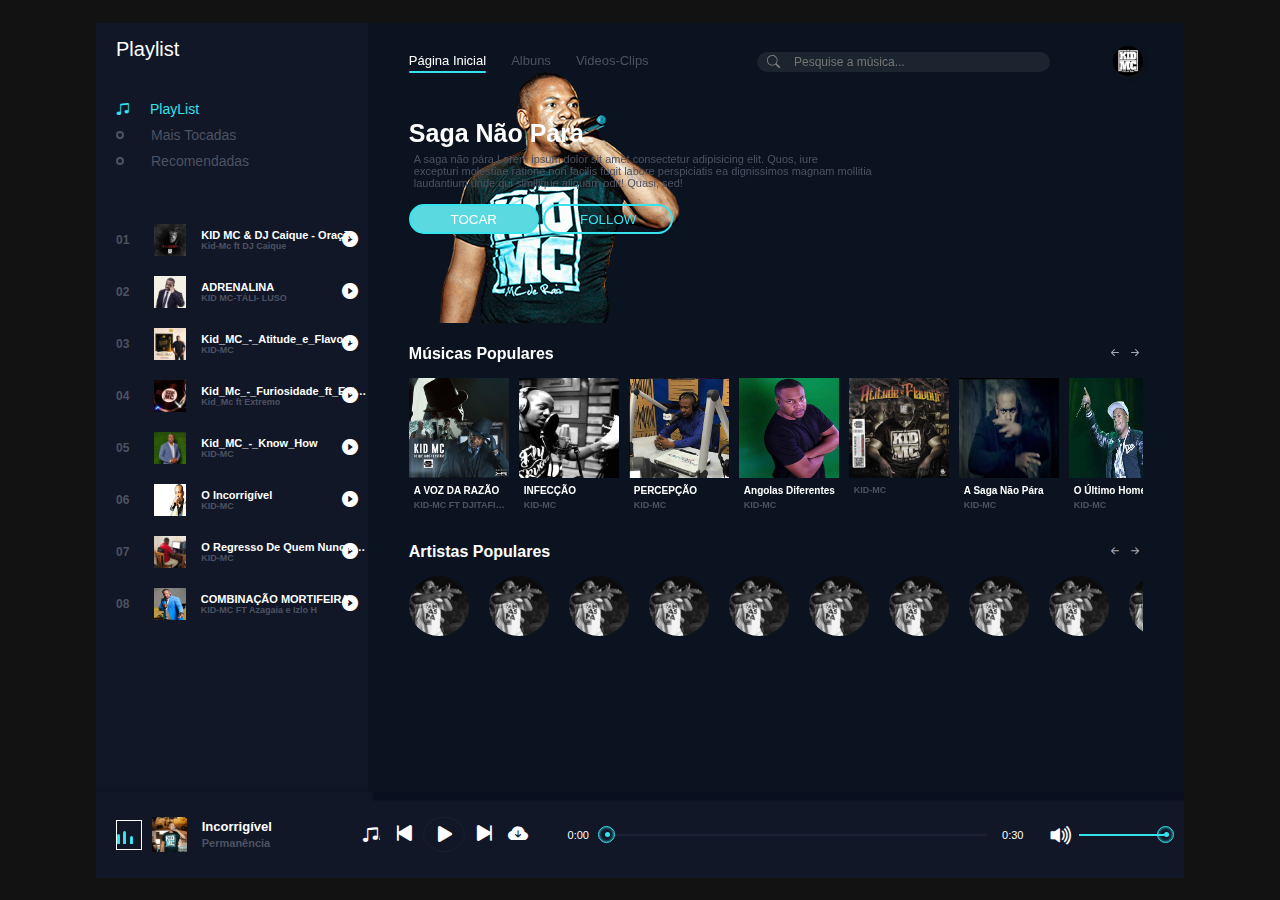
==== kidmc.html @ 3ad2661a "comitar" ====
<!DOCTYPE html>
<html lang="pt-br">
<head>
    <meta charset="UTF-8">
    <meta name="viewport" content="width=device-width, initial-scale=1.0">
    <title>músicas</title>
    <link rel="stylesheet" href="Estilos/music.css">
    <link rel="stylesheet" href="https://cdn.jsdelivr.net/npm/bootstrap-icons@1.8.3/font/bootstrap-icons.css">
    <script defer src="js/kidmc.js"></script>

    <style>
      header .musicas_lateral::before{

      background: url('Estilos/kidmc.png') no-repeat; 
      }
      
    </style>
    
</head>
<body>
<header>
 <div class="menu_lateral"><!--MENU-LATERAL-->
   <h1>Playlist</h1>
    <div class="playlist"> <!--Abrir playlist-->
      <h4 class="active"><span></span> <i class="bi bi-music-note-beamed"></i>PlayList</h4>
      <h4><span></span> <i class="bi bi-music-note-beamed"></i>Mais Tocadas</h4>
      <h4><span></span> <i class="bi bi-music-note-beamed"></i> Recomendadas</h4>
    </div><!--Fechar playlist-->
    <div class="menu_musica"><!--Abrir menu-musicas--> 
      <li class="itens_sons">
       <span>01</span>
       <img src="Imagens/telefones/kid-mc01.jpg" alt="">
       <h5>On My Way   <br> <div class="subtitulo">Kid-Mc</div></h5>
       <i class="bi playListPlay bi-play-circle-fill" id="1"></i>
      </li>
      <li class="itens_sons">
      <span>02</span>
                  <img src="Imagens/telefones/kid-mc03.jpg" alt="">
                  <h5>On My Way <br> <div class="subtitulo">Kid-Mc</div></h5>
                  <i class="bi playListPlay bi-play-circle-fill" id="2"></i>
      </li>
                <li class="itens_sons">
                  <span>03</span>
                  <img src="Imagens/telefones/kid-mc04.jpg" alt="">
                  <h5>On My Way <br> <div class="subtitulo">Kid-Mc</div></h5>
                  <i class="bi playListPlay bi-play-circle-fill" id="3"></i>
                </li>
                <li class="itens_sons">
                <span>04</span>
                  <img src="Imagens/telefones/kid-mc05.jpg" alt="">
                  <h5>On My Way <br> <div class="subtitulo">Kid-Mc</div></h5>
                  <i class="bi playListPlay bi-play-circle-fill" id="4"></i>
                </li>
                <li class="itens_sons">
                  <span>05</span>
                  <img src="Imagens/telefones/kid-mc06.jpg" alt="">
                  <h5>On My Way <br> <div class="subtitulo">Kid-Mc</div></h5>
                  <i class="bi playListPlay bi-play-circle-fill" id="5"></i>
                </li>
                <li class="itens_sons">
                  <span>06</span>
                  <img src="Imagens/telefones/kid-mc07.jpg" alt="">
                  <h5>On My Way <br> <div class="subtitulo">Kid-Mc</div></h5>
                  <i class="bi playListPlay bi-play-circle-fill" id="6"></i>
                </li>
              <li class="itens_sons">
                  <span>07</span>
                  <img src="Imagens/telefones/kid-mc11.jpg" alt="">
                  <h5>On My Way <br> <div class="subtitulo">Kid-Mc</div></h5>
                  <i class="bi playListPlay bi-play-circle-fill" id="7"></i>
              </li>
              <li class="itens_sons">
                <span>08</span>
                <img src="Imagens/telefones/kid-mc10.jpg" alt="">
                <h5>On My Way <br> <div class="subtitulo">Kid-Mc</div></h5>
                <i class="bi playListPlay bi-play-circle-fill" id="8"></i>
              </li>
              <li class="itens_sons">
                <span>09</span>
                <img src="Imagens/telefones/kid-mc12.jpg" alt="">
                <h5>On My Way <br> <div class="subtitulo">Kid-Mc</div></h5>
                <i class="bi playListPlay bi-play-circle-fill" id="9"></i>
              </li>
              <li class="itens_sons">
                <span>10</span>
                <img src="Imagens/telefones/kid-mc13.jpg" alt="">
                <h5>On My Way <br> <div class="subtitulo">Kid-Mc</div></h5>
                <i class="bi playListPlay bi-play-circle-fill" id="10"></i>
                </li>
                <li class="itens_sons">
                <span>11</span>
                <img src="Imagens/telefones/kid-mc14.jpg" alt="">
                <h5>On My Way <br> <div class="subtitulo">Kid-Mc</div></h5>
                <i class="bi playListPlay bi-play-circle-fill" id="11"></i>
                </li>
              <li class="itens_sons">
                <span>12</span>
                <img src="Imagens/telefones/kid-mc15.jpg" alt="">
                <h5>On My Way <br> <div class="subtitulo">Kid-Mc</div></h5>
                <i class="bi playListPlay bi-play-circle-fill" id="12"></i>
              </li>
              <li class="itens_sons">
                <span>13</span>
                <img src="Imagens/telefones/kid-mc16.jpg" alt="">
                <h5>On My Way <br> <div class="subtitulo">Kid-Mc</div></h5>
                <i class="bi playListPlay bi-play-circle-fill" id="13"></i>
                </li>
                <li class="itens_sons">
                  <span>14</span>
                  <img src="Imagens/telefones/kid-mc17.jpg" alt="">
                  <h5>On My Way <br> <div class="subtitulo">Kid-Mc</div></h5>
                  <i class="bi playListPlay bi-play-circle-fill" id="14"></i>
                </li>
              <li class="itens_sons">
                <span>15</span>
                <img src="Imagens/telefones/kid-mc18.jpg" alt="">
                <h5>On My Way <br> <div class="subtitulo">Kid-Mc</div></h5>
                  <i class="bi playListPlay bi-play-circle-fill" id="15"></i>
                </li>
   </div><!--Fechamento do menu-musicas-->
 </div><!--Fechamento do menu lateral -->
              <div class="musicas_lateral"><!--Abrir musicas laterais-->
                <nav><!--Abrir a nav-->
                  <ul> 
                    <li>Página Inicial <span></span></li>
                    <li>Albuns</li>
                    <li>Videos-Clips</li>
                  </ul>
                  <div class="pesquisar">
                    <i class=" bi bi-search"></i>
                    <input type="text" name="" id="" placeholder="Pesquise a música...">
                    
                  </div>
                  <div class="usuario">
                    <img src="Imagens/telefones/logo.jpg" alt="logo-tipo-Kid-Mc">
                  </div>
                </nav><!--Fechar a Nav-->
                <div class="content"><!--Abrir Content-->
                  <h1>Saga Não Para</h1>
                  <p>A saga não pára Lorem ipsum dolor sit amet consectetur adipisicing elit. Quos, iure <br> excepturi molestiae ratione non facilis fugit labore perspiciatis ea dignissimos magnam mollitia <br> laudantium unde qui similique aliquam odit! Quasi, sed!</p>
                  <div class="botoes">
                    <button>TOCAR</button>
                    <button>FOLLOW</button>
                  </div>
                </div> <!--Fechar content-->
                <div class="musicas_populares"><!--Abrir musicas Populares-->
                <div class="h4"><!--Abrir H4-->
                    <h4>Músicas Populares</h4>
                    <div class="btn_s">
                      <i class="bi bi-arrow-left-short" id="musicas_populares_recuar"></i>
                      <i class="bi bi-arrow-right-short" id="musicas_populares_avancar"></i>
                    </div>
                </div><!--Fechar H4-->
                <div class="pop_musicas"><!---Abrir pop_musicas-->
                    <li class="itens_sons">
                      <div class="img_play">
                        <img src="Imagens/telefones/1.jpg" alt="">  
                        <i class="bi playListPlay bi-play-circle-fill" id="16"></i>
                    </div>
                    <h5>On My away  <br> <div class="subtitulo">Kid-Mc</div></h5>
                    </li>
                  <li class="itens_sons">
                      <div class="img_play">
                      <img src="Imagens/telefones/kid-mc01.jpg" alt="">  
                      <i class="bi playListPlay bi-play-circle-fill" id="17"></i>
                    </div>
                      <h5>On My away  <br> <div class="subtitulo">Kid-Mc</div></h5>
                    </li>
                  <li class="itens_sons">
                      <div class="img_play">
                      <img src="Imagens/telefones/kid-mc01.jpg" alt="">  
                        <i class="bi playListPlay bi-play-circle-fill" id="18"></i>
                    </div>
                    <h5>On My away  <br> <div class="subtitulo">Kid-Mc</div></h5>
                  </li>
                  <li class="itens_sons">
                      <div class="img_play">
                      <img src="Imagens/telefones/kid-mc01.jpg" alt="">  
                      <i class="bi playListPlay bi-play-circle-fill" id="19"></i>
                    </div>
                    <h5>On My away  <br> <div class="subtitulo">Kid-Mc</div></h5>
                  </li>
                  <li class="itens_sons">
                    <div class="img_play">
                      <img src="Imagens/telefones/kid-mc01.jpg" alt="">  
                      <i class="bi playListPlay bi-play-circle-fill" id="20"></i>
                    </div>
                    <h5>On My away  <br> <div class="subtitulo">Kid-Mc</div></h5>
                    </li>
                  <li class="itens_sons">
                    <div class="img_play">
                        <img src="Imagens/telefones/kid-mc01.jpg" alt="">  
                        <i class="bi playListPlay bi-play-circle-fill" id="21"></i>
                    </div>
                      <h5>On My away  <br> <div class="subtitulo">Kid-Mc</div></h5>
                  </li>
                    <li class="itens_sons">
                    <div class="img_play">
                      <img src="Imagens/telefones/kid-mc01.jpg" alt="">  
                        <i class="bi playListPlay bi-play-circle-fill" id="22"></i>
                    </div>
                    <h5>On My away  <br> <div class="subtitulo">Kid-Mc</div></h5>
                  </li>
                  <li class="itens_sons">
                      <div class="img_play">
                        <img src="Imagens/telefones/kid-mc01.jpg" alt="">  
                        <i class="bi playListPlay bi-play-circle-fill" id="23"></i>
                    </div>
                      <h5>On My away  <br> <div class="subtitulo">Kid-Mc</div></h5>
                  </li>
                 
                  <!--Aumentando musicas nessse espaco (li)-->
                  </div><!--Fechar pop_musicas-->
                
            

                </div><!--Fechamento das musicas populares-->
                <div class="artistas_populares">
                  <div class="h4"><!--Abrir H4-->
                    <h4>Artistas Populares</h4>
                    <div class="btn_s">
                      <i class="bi bi-arrow-left-short" id="artistas_populares_recuar"></i>
                      <i class="bi bi-arrow-right-short" id="artistas_populares_avancar"></i>
                    </div>
                </div><!--Fechar H4-->
                <div class="item artistas_bx"><!--Abrir item/musicas populares/imagens redondas-->
                     <li>
                       <img src="Imagens/telefones/1.jpg" alt="">
                     </li>
                     <li>
                      <img src="Imagens/telefones/1.jpg" alt="">
                    </li>
                    <li>
                      <img src="Imagens/telefones/1.jpg" alt="">
                    </li>
                    <li>
                      <img src="Imagens/telefones/1.jpg" alt="">
                    </li>
                    <li>
                      <img src="Imagens/telefones/1.jpg" alt="">
                    </li>
                    <li>
                      <img src="Imagens/telefones/1.jpg" alt="">
                    </li>
                    <li>
                      <img src="Imagens/telefones/1.jpg" alt="">
                    </li>
                    <li>
                      <img src="Imagens/telefones/1.jpg" alt="">
                    </li>
                    <li>
                      <img src="Imagens/telefones/1.jpg" alt="">
                    </li>
                    <li>
                      <img src="Imagens/telefones/1.jpg" alt="">
                    </li>
                    <li>
                      <img src="Imagens/telefones/1.jpg" alt="">
                    </li>
                    <li>
                      <img src="Imagens/telefones/1.jpg" alt="">
                    </li>
                    <li>
                      <img src="Imagens/telefones/1.jpg" alt="">
                    </li>
                    <li>
                      <img src="Imagens/telefones/1.jpg" alt="">
                    </li>
                    <li>
                      <img src="Imagens/telefones/1.jpg" alt="">
                    </li>
                    <li>
                      <img src="Imagens/telefones/1.jpg" alt="">
                    </li>
                    <li>
                      <img src="Imagens/telefones/1.jpg" alt="">
                    </li>
                    <li>
                      <img src="Imagens/telefones/1.jpg" alt="">
                    </li>
                    <li>
                      <img src="Imagens/telefones/1.jpg" alt="">
                    </li>
                    
                </div><!--Fechar item/musicas populares/imagens redondas-->
                </div>
              </div><!--Fechar musicas Laterais-->


                  <div class="melhores_musicas"><!--mELHORES mUSICAS-->

                  <div class="wave" id="wave"><!--Abrir Wave-->
                      <div class="wave1"></div>
                    <div class="wave1"></div>
                    <div class="wave1"></div>
                  </div><!--Fechar wave-->
                    <img src="Imagens/telefones/10.jpg" alt="" id="poster_melhores_musicas">
                    <h5 id="titulo">
                    Incorrigível
                    <div class="subtitulo">Permanência</div>
                    </h5>
                    <div class="icones"><!--Abrir icones-->
                      <i class="bi shuffle bi-music-note-beamed">next</i>
                      <i class="bi bi-skip-start-fill" id="voltar"></i>
                      <i class="bi bi-play-fill" id="melhoresmusicas"></i>
                      <i class="bi bi-skip-end-fill" id="proximo"></i>
                      <a href=""  download id="download_musica"> <i class="bi bi-cloud-arrow-down-fill" ></i></a>
                    </div><!--Fechar icones-->
                    <span id="currentStart">0:00</span>
                    <div class="barra_progresso"><!--ABRIR BARRA DE PROGRESSO-MUSICA-->
                      <input type="range"  id="seek" min="0" max="100">
                      <div class="barra_progresso2" id="bar2"></div>
                      <div class="dot"></div>
                    </div><!--FECHAR BARRA DE PROGRESSO-MUSICA-->
                    <span id="currentFim">0:30</span>
                    <div class="volume"><!--Abrir volume-->
                      <i class="bi bi-volume-up-fill" id="icone_volume"></i>
                      <input type="range" min="0" max="100" id="volume">
                      <div class="volume_progresso"></div>
                      <div class="dot" id="volume_dot"></div>
                  </div><!--Fechar volume-->
                </div><!--Fechar melhores musicas--> 

</header>
    
</body>
</html>
---- Estilos/music.css ----
@import url('https://fonts.googleapis.com/css2?family=Poppins:ital,wght@0,100;0,200;0,300;0,400;0,500;0,600;0,700;0,800;0,900;1,100;1,200;1,300;1,400;1,500;1,600;1,700;1,800;1,900&display=swap');

*{
    box-sizing: border-box;
    margin: 0;
    padding: 0;
    text-decoration: none;
    list-style-type: none;



}
/*Configurando Músicas*/
body{
    font-family: 'Poopins', sans-serif;
    width: 100%;
    height: 100vh;
    background-color: #121213;
    display: grid;
    place-items: center;
}

header{
   position: relative;
    width: 85%;
    height: 95%;
   /* border: 1px solid #fff;*/
    display: flex;
    flex-wrap: wrap;
    overflow: hidden;
   
}



 header .menu_lateral, .musicas_lateral{
    width: 25%; 
    height: 90%;
   /* border: 1px solid  #fff;*/
    background: #111727;
    box-shadow: 5px 8px 2px #090f1f;
    color: #fff;
 } 



 header .musicas_lateral{
    width: 75%;
    background: #0b1320;
 } 



 header .melhores_musicas{
   width: 100%;
   height: 10%;
   /*border: 1px solid #fff;*/
   background: #111727;
   box-shadow: 0px 3px 8px #090f1f;
  
 }
 header .menu_lateral h1{
    font-size: 20px;
    margin: 15px 0px 0px 20px;
    font-weight: 500;

 }
 header .menu_lateral .playlist{
    margin: 40px 0px 0px 20px;

    
 }
 header .menu_lateral .playlist h4{
 font-size: 14px;
 font-weight: 400;
 padding-bottom: 10px;
 color: #4c5262;
 cursor: pointer;
 display: flex;
 align-items: center;
 transition: .3s linear;
    
 }
 /*efeito de passar com mouse*/
 header .menu_lateral .playlist h4:hover{
   
       color: #fff;
 }
 /*Fim do efeito de passar com mouse*/
 header .menu_lateral .playlist h4 span{
position: relative;
margin-right: 35px;
}
header .menu_lateral .playlist h4 span::before{
content: '';  
position: absolute;
width: 4px;
height: 4px;
border: 2px solid #4c5262;
border-radius: 50%;
top: -4px;
transition: .3s linear;
}
header .menu_lateral .playlist h4:hover span::before{
   border:2px solid #fff;
}
header .menu_lateral .playlist h4 .bi{
    display: none;
}
header .menu_lateral .playlist  .active{
color: #36e2ec;
}
header .menu_lateral .playlist  .active span{
   display: none;
}  
header .menu_lateral .playlist .active .bi{
    display: flex;
    margin-right: 20px;  
 }     
 header .menu_lateral .menu_musica{
    width: 100%;
    height: 420px;
   /* border: 1px solid #fff;*/
    margin-top: 40px;
    overflow: auto;
    
 }  
 header .menu_lateral .menu_musica::-webkit-scrollbar{
display: none;
   
}  
     
        
 header .menu_lateral .menu_musica li{
   list-style-type: none;
   position: relative;
   padding: 5px 0px 5px 20px;
   display: flex;
   align-items: center;
   margin-bottom: 10px;
   cursor: pointer;
   transition: .3s linear;
   
}  
header .menu_lateral .menu_musica li:hover{
background: rgb(105, 105, 105, .1);
   
}  
   
header .menu_lateral .menu_musica li span{
font-size: 12px;
font-weight: 600;
color: #4c5262;
      
   }  
header .menu_lateral .menu_musica li img{
     width: 32px;
     height: 32px;
     margin-left: 25px;
}  
         
header .menu_lateral .menu_musica li h5{
font-size: 11px;
margin-left: 15px;
width: 170px;
/*border: 1px solid #fff;*/
overflow: hidden;
text-overflow: ellipsis;
white-space: nowrap;
      
}  
header .menu_lateral .menu_musica li h5 .subtitulo{
font-size: 9px;
color: #4c5262;
   }  
         
header .menu_lateral .menu_musica li .bi{
     position: absolute;
     right: 10px;
    
}  
header .melhores_musicas{
   display: flex;
   align-items: center;
   padding: 0px 20px ;
}
header .melhores_musicas .wave{
   width: 30px ;
   height: 30px ;
   border: 1px solid #fff;
   padding-bottom:5px ;
   display: flex;
   align-items: flex-end ;
   margin-right: 10px;
}
header .melhores_musicas .wave .wave1{
   width: 3px ;
   height: 10px;
   background: #36e2ec;
   margin-right: 3px;
   border-radius: 10px 10px 0px 0px;
  animation: unset;/**chamar o efeito sobe desce*/

}
header .melhores_musicas .wave .wave1:nth-child(2){

   height: 13px;
   margin-right: 3.5px;
   animation-delay: .4s;
 
}
header .melhores_musicas .wave .wave1:nth-child(3){

   height: 8px;
   animation-delay: .8s;
 
}



/*Classes JavsScript*/
header .melhores_musicas .active1 .wave1{
animation:  wave .5s linear infinite;
}
header .melhores_musicas .active1 .wave1:nth-child(2){
animation-delay: .4s;
    
   }
header .melhores_musicas .active1 .wave1:nth-child(3){
animation-delay: .8s;
    
   }

 


/*Efeito de som(sobe desce-sobe-desce*/
@keyframes wave{
   0%{
      height: 10px;
   }
   50%{

      height: 15px;
   }
   100%{
      height: 10px;
   }
   /*Fim do efeito sobe-desce*/
}
header .melhores_musicas img{
   width: 35px;
   height: 35x;
}
header .melhores_musicas h5{
   width: 130px;
 /*border: 1px solid #fff;*/
  margin-left: 15px;
  color: #fff;
  line-height: 17px;
  overflow: hidden;
  text-overflow: ellipsis;
  white-space: nowrap;
  font-size: 13px;

}
header .melhores_musicas h5 .subtitulo{
 font-size: 11px;
 color: #4c5262;
  width: 100%;
  overflow: hidden;
  text-overflow: ellipsis;
  white-space: nowrap;
}
header .melhores_musicas .icones{
   font-size: 28px;
   color: #fff;
   margin: 0px 20px 0px 40px;
   outline: none;
   display: flex;
   align-items: center;
}
header .melhores_musicas .icones .bi{
 cursor: pointer;
 outline: none; 
}
header .melhores_musicas .icones .shuffle{
font-size: 17px;
margin: 10px;
width: 17.5px;
overflow: hidden;
display: flex;
align-items: center;
 }
 header .melhores_musicas .icones #download_musica{
   text-decoration: none;
   color: #fff;
   font-size: 20px;
   margin-left: 10px;
 }
 header .melhores_musicas .icones .bi:nth-child(3){
border:  1px solid rgb(105, 105, 105, .1) ;
border-radius: 50%;
padding: 1px 5px 0px 7px;
margin: 0px 5px  ;
 }
 header .melhores_musicas span {
 color: #fff;
 width: 32px;
 /**border: 1px solid #fff;*/
 font-size: 11px;
 font-weight: 400;
}
header .melhores_musicas #currentStart{
   margin: 0px 0px 0px 20px;
}
header .melhores_musicas .barra_progresso{
position: relative;
width: 43%;
height: 2px;
background: rgb(105, 105, 170, .1);
margin: 0px 15px 0px 10px;
}
header .melhores_musicas .barra_progresso .barra_progresso2{
position: absolute;
background: #36e2ec;
width: 0%;
height: 100%;
top: 0;
transition: 1s linear;
}
header .melhores_musicas .barra_progresso .dot{
   position: absolute;
   width: 5px ;
   height: 5px;
   background: #36e2ec;
   border-radius: 50%;
   left: 0%;
   top: -1.5px;
   transition: 1s linear;
}
header .melhores_musicas .barra_progresso .dot::before{
   content: '';
   position: absolute;
   width: 15px;
   height: 15px;
   border: 1px solid #36e2ec;
   border-radius: 50%;
   left: -7px;
   top: -6.5px;
   box-shadow: inset 0px 0px 3px #36e2ec;
}
header .melhores_musicas .barra_progresso input{
 position: absolute;
 width: 100%;
 top: -7px;
 left: 0;
 cursor: pointer;
 z-index: 9999999999999999999999999999999999999999999;
 /*transition: 3s linear;*/
 opacity: 0;
}

header .melhores_musicas .volume{
   position: relative;
   width: 100px;
   height: 2px;
   background: rgb(105, 105, 170, .1);
   margin-left: 50px;
}
    
header .melhores_musicas .volume .bi{
position: absolute;
color: #fff;
font-size: 25px;
top: -12px;
left: -30px;
}
header .melhores_musicas .volume input{
   position: absolute;
   width: 100%;
    top: -6px;
    left: 0;
    cursor: pointer;
    z-index: 999999999999999999999999999999999999999999999999999999999;
    opacity: 0;
}
header .melhores_musicas .volume .volume_progresso{
   position: absolute;
   background: #36e2ec;
   width: 100%;
   height: 100%;
   transition: 1s linear;
}
header .melhores_musicas .volume .dot{
   position: absolute;
   width: 5px ;
   height: 5px;
   background: #36e2ec;
   border-radius: 50%;
   left: 100%;
   top: -1.5px;
   transition: 1s linear;
}  
header .melhores_musicas .volume .dot::before{
  content: '';
  position: absolute; 
  width: 15px;
  height: 15px;
  border: 1px solid #36e2ec;
  border-radius: 50%;
  left: -7px;
  top: -6.5px;
  box-shadow: inset 0px 0px 3px #36e2ec;
}
/*
header .menu_musica::before{
   content: '';
   position: absolute;
   width: 100%;
   height: 300px;
   background: url('capa.png') left no-repeat; 
 
}*/
header .musicas_lateral{
   z-index: 2;


}
header .musicas_lateral::before{
   content: '';
   position: absolute;
   width: 100%;
   height: 300px;
   background: url('capa.png') no-repeat; 
   z-index: -1;

}
header .musicas_lateral nav{
   width: 90%;
   height: 10%;
  /* border: 1px solid #fff;*/
   margin: auto;
   display: flex;
   align-items: center;
   justify-content: space-between;
}
header .musicas_lateral nav ul{
 display: flex; 

}
header .musicas_lateral nav ul li{
list-style: none;
position: relative;
font-size: 13px;
color: #4c5262;/*Modificar a cor*/
margin-right: 25px;
cursor: pointer;
transition: .3s linear;
  
}
header .musicas_lateral nav ul li:hover{
color: #fff;
     
}
header .musicas_lateral nav ul li:nth-child(1){
   color: #fff;
        
}  
header .musicas_lateral nav ul li span{
position: absolute;
width: 100%;
height:  2.5px;
background: #36e2ec;
bottom: -5px ;
left: 0;
border-radius: 20px;
 /*Colocar sublinhado na palavra PAGINA-INICIAL*/       
} 
/*Configurando barra de pesquisar*/
header .musicas_lateral nav .pesquisar{
    position: relative;
    width: 40%;
    padding: 1px 10px ;
    border-radius: 20px;
    /*border: 1px solid #fff;*/
    color: gray;
}    
header .musicas_lateral nav .pesquisar::before{
 content: '';
 position: absolute;
 width: 100%;
 height: 100%;
 background: rgb(184, 184, 184, .1);
 border-radius: 20px;
 backdrop-filter: blur(5px);/*Pesquisar mais tarde*/
 z-index: -1;
}
header .musicas_lateral nav .procurar_musicas{
position: absolute;
width: 100%;
height: 200px;
border:  1px solid #fff;
margin-top: 10px;
border-radius: 10px;
}
header .musicas_lateral nav .procurar_musicas .cartao{
   width: 100%;
   min-height: 45px;
   border-radius: 1px solid #fff;
}


header .musicas_lateral nav .pesquisar .bi{
 font-size: 13px;
 padding:3px 0px 0px 10px ;
}
header .musicas_lateral nav .pesquisar input{
   background: none;
   border: none;
   outline: none;
   padding: 0px 10px;
   color: #fff;
   font-size: 12px;
}
/*Finalizando barra de pesquisa*/
header .musicas_lateral nav .usuario{
position: relative;
width: 30px;
height: 30px;
/*border: 1px solid #fff;*/
border-radius: 50%; 
}
header .musicas_lateral nav .usuario img{

width: 100%;
height: 100%;
border-radius: 50%;
box-shadow: 2px 2px 4px #121213;
}
header .musicas_lateral .content{
 width: 90%;
 height: 30%;
/* border: 1px solid #fff;*/
 margin: auto;
 padding-top: 20px;
  
}
header .musicas_lateral .content h1{
 font-size: 25px;
 font-weight: 600;
    
}
header .musicas_lateral .content p{
   font-size: 11px;
   font-weight: 400;
   color: #4c5262;
   margin: 5px;
      
}
header .musicas_lateral .content .botoes{
margin-top: 15px;      
}
header .musicas_lateral .content .botoes button{
 width: 130px;
 height: 30px;
 border: 2px solid #36e2ec;
 outline: none;
 border-radius: 20px;
 background: #5adae0;
 color: #fff;
 cursor: pointer;
 transition: .3s linear;
}
header .musicas_lateral .content .botoes button:hover{
background: none;
color: #36e2ec;
}

header .musicas_lateral .content .botoes button:nth-child(2){
   background: none;
   color: #36e2ec;/*Pensar em tirar essa funcionalidade*/
}
header .musicas_lateral .content .botoes button:nth-child(2):hover{
   background: #36e2ec;
   color: #fff;
}
header .musicas_lateral .musicas_populares{
   width: 90%;
   height: auto;
   margin: auto;
   margin-top: 15px;
  /* border: 1px solid #fff;*/
  
}
header .musicas_lateral .musicas_populares .h4{ 
display: flex;
align-items: center;
justify-content: space-between ;

  
}
header .musicas_lateral .musicas_populares .h4 .bi{ 
   color: #a4a8b4;
   cursor: pointer;
   transition: .3s linear;     
}
header .musicas_lateral .musicas_populares .h4 .bi:hover{ 
   color: #fff;
      
}
header .musicas_lateral .musicas_populares .pop_musicas { 
width: 100%;
height: 150px;
margin-top: 15px;
display: flex;
/*border: 1px solid #fff;*/
overflow: auto;
scroll-behavior: smooth;
      
}
header .musicas_lateral .musicas_populares .pop_musicas::-webkit-scrollbar { 
   display: none;
         
   }
header .musicas_lateral .musicas_populares .pop_musicas li { 
  min-width: 100px;
  height: 140px;
  list-style-type: none;
  margin-right: 10px;
  transition: .3s linear;
}
header .musicas_lateral .musicas_populares .pop_musicas li:hover { 
background: rgb(105, 105, 170, .1) ;
}
header .musicas_lateral .musicas_populares .pop_musicas li .img_play{ 
 position: relative;
 width: 100px;
 height: 100px;
 display: flex;
 align-items: center;
 justify-content: center;   
}
header .musicas_lateral .musicas_populares .pop_musicas li .img_play img{ 
 width: 100%;
 height: 100%;
}
header .musicas_lateral .musicas_populares .pop_musicas li .img_play .bi{ 
  position: absolute;
  font-size: 20px;
  cursor: pointer;
  transition: .3s linear;
  opacity: 0;
}
header .musicas_lateral .musicas_populares .pop_musicas li:hover .img_play .bi{ 
 
   opacity: 1;
 }   
 header .musicas_lateral .musicas_populares .pop_musicas li h5{ 
 padding: 5px 0px 0px 5px;
 line-height: 15px;
 font-size: 10px;
 width: 100px ;
 overflow: hidden;
 white-space: nowrap;
 text-overflow: ellipsis;
 
 }  
 header .musicas_lateral .musicas_populares .pop_musicas li h5 .subtitulo{ 
font-size: 9px;
color: #4c5262;
overflow: hidden;
white-space: nowrap;
text-overflow: ellipsis;
}
header .musicas_lateral .artistas_populares{
  width: 90%;
  height: auto;
 /* border: 1px solid #fff;*/ 
  margin: auto;
  margin-top: 15px ;
}   
header .musicas_lateral .artistas_populares .h4{ 
   display: flex;
   align-items: center;
   justify-content: space-between ;
     
 
     
}
header .musicas_lateral .artistas_populares .h4 .bi{ 
   color: #a4a8b4;
   cursor: pointer;
   transition: .3s linear;     
}
header .musicas_lateral .artistas_populares .h4 .bi:hover{ 
   color: #fff;
         
}
         
header .musicas_lateral .artistas_populares .h4 .bi:hover{ 
   color: #fff;
      
}
header .musicas_lateral .artistas_populares .pop_musicas { 
width: 100%;
height: 150px;
margin-top: 15px;
display: flex;
/*border: 1px solid #fff;*/
overflow: auto;
scroll-behavior: smooth;
      
}
header .musicas_lateral .artistas_populares .pop_musicas::-webkit-scrollbar { 
   display: none;
         
   }
header .musicas_lateral .artistas_populares .pop_musicas li { 
  min-width: 100px;
  height: 140px;
  list-style-type: none;
  margin-right: 10px;
  transition: .3s linear;
} 
header .musicas_lateral .artistas_populares .item{ 
   width: 100%;
   height: auto;
   margin-top: 15px;
   display: flex;
   /*border: 1px solid #fff;*/
   overflow: auto;
   scroll-behavior: smooth;
 
            
         
}
header .musicas_lateral .artistas_populares .item::-webkit-scrollbar{ 
display: none;
}
header .musicas_lateral .artistas_populares .item li{ 
list-style-type: none;
position: relative;
min-width: 60px;
height: 60px;
border-radius: 50%;
margin-right: 20px;
cursor: pointer;                   
}  
header .musicas_lateral .artistas_populares .item li img{ 
   width: 100%;
   height: 100%;
   border-radius: 50%; 
                
} 
     
  
              
               

    
         
       
       
        
      
  
  
   
                 
            
           
                          
    
     
  
 
  
   


/*Finalizando configurações das músicas*/
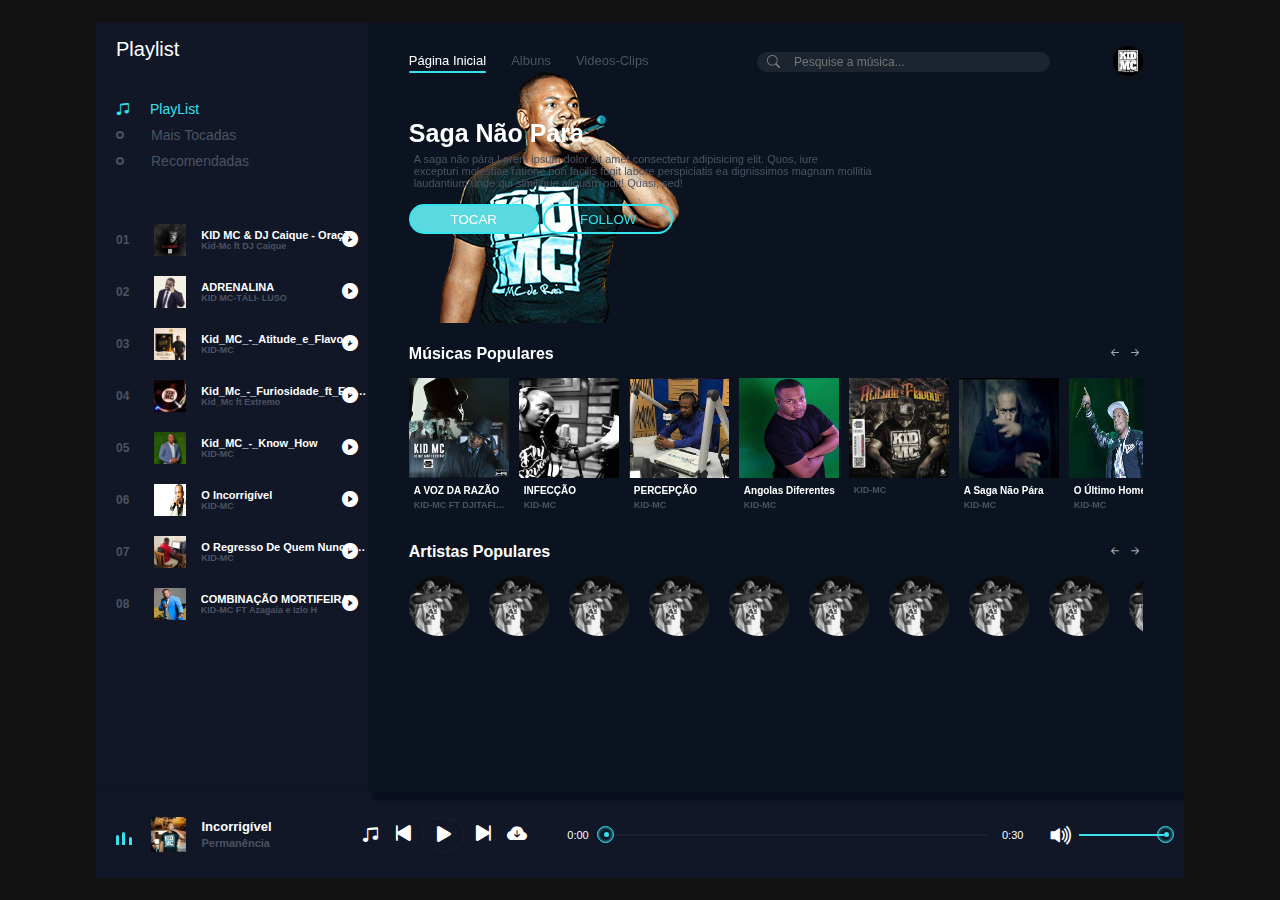
==== commit 15c4ce93: "s" ====
--- a/kidmc.html
+++ b/kidmc.html
@@ -1,327 +1,378 @@
 <!DOCTYPE html>
 <html lang="pt-br">
+
 <head>
-    <meta charset="UTF-8">
-    <meta name="viewport" content="width=device-width, initial-scale=1.0">
-    <title>músicas</title>
-    <link rel="stylesheet" href="Estilos/music.css">
-    <link rel="stylesheet" href="https://cdn.jsdelivr.net/npm/bootstrap-icons@1.8.3/font/bootstrap-icons.css">
-    <script defer src="js/kidmc.js"></script>
-
-    <style>
-      header .musicas_lateral::before{
-
-      background: url('Estilos/kidmc.png') no-repeat; 
-      }
-      
-    </style>
-    
+  <meta charset="UTF-8">
+  <meta name="viewport" content="width=device-width, initial-scale=1.0">
+  <title>músicas</title>
+  <link rel="stylesheet" href="Estilos/music.css">
+  <link rel="stylesheet" href="Estilos/media.css">
+  <link rel="stylesheet" href="https://cdn.jsdelivr.net/npm/bootstrap-icons@1.8.3/font/bootstrap-icons.css">
+  <script defer src="js/kidmc.js"></script>
+
+  <style>
+    header .musicas_lateral::before {
+
+      background: url('Estilos/kidmc.png') no-repeat;
+    }
+  </style>
+
 </head>
+
 <body>
-<header>
- <div class="menu_lateral"><!--MENU-LATERAL-->
-   <h1>Playlist</h1>
-    <div class="playlist"> <!--Abrir playlist-->
-      <h4 class="active"><span></span> <i class="bi bi-music-note-beamed"></i>PlayList</h4>
-      <h4><span></span> <i class="bi bi-music-note-beamed"></i>Mais Tocadas</h4>
-      <h4><span></span> <i class="bi bi-music-note-beamed"></i> Recomendadas</h4>
-    </div><!--Fechar playlist-->
-    <div class="menu_musica"><!--Abrir menu-musicas--> 
-      <li class="itens_sons">
-       <span>01</span>
-       <img src="Imagens/telefones/kid-mc01.jpg" alt="">
-       <h5>On My Way   <br> <div class="subtitulo">Kid-Mc</div></h5>
-       <i class="bi playListPlay bi-play-circle-fill" id="1"></i>
-      </li>
-      <li class="itens_sons">
-      <span>02</span>
-                  <img src="Imagens/telefones/kid-mc03.jpg" alt="">
-                  <h5>On My Way <br> <div class="subtitulo">Kid-Mc</div></h5>
-                  <i class="bi playListPlay bi-play-circle-fill" id="2"></i>
-      </li>
-                <li class="itens_sons">
-                  <span>03</span>
-                  <img src="Imagens/telefones/kid-mc04.jpg" alt="">
-                  <h5>On My Way <br> <div class="subtitulo">Kid-Mc</div></h5>
-                  <i class="bi playListPlay bi-play-circle-fill" id="3"></i>
-                </li>
-                <li class="itens_sons">
-                <span>04</span>
-                  <img src="Imagens/telefones/kid-mc05.jpg" alt="">
-                  <h5>On My Way <br> <div class="subtitulo">Kid-Mc</div></h5>
-                  <i class="bi playListPlay bi-play-circle-fill" id="4"></i>
-                </li>
-                <li class="itens_sons">
-                  <span>05</span>
-                  <img src="Imagens/telefones/kid-mc06.jpg" alt="">
-                  <h5>On My Way <br> <div class="subtitulo">Kid-Mc</div></h5>
-                  <i class="bi playListPlay bi-play-circle-fill" id="5"></i>
-                </li>
-                <li class="itens_sons">
-                  <span>06</span>
-                  <img src="Imagens/telefones/kid-mc07.jpg" alt="">
-                  <h5>On My Way <br> <div class="subtitulo">Kid-Mc</div></h5>
-                  <i class="bi playListPlay bi-play-circle-fill" id="6"></i>
-                </li>
-              <li class="itens_sons">
-                  <span>07</span>
-                  <img src="Imagens/telefones/kid-mc11.jpg" alt="">
-                  <h5>On My Way <br> <div class="subtitulo">Kid-Mc</div></h5>
-                  <i class="bi playListPlay bi-play-circle-fill" id="7"></i>
-              </li>
-              <li class="itens_sons">
-                <span>08</span>
-                <img src="Imagens/telefones/kid-mc10.jpg" alt="">
-                <h5>On My Way <br> <div class="subtitulo">Kid-Mc</div></h5>
-                <i class="bi playListPlay bi-play-circle-fill" id="8"></i>
-              </li>
-              <li class="itens_sons">
-                <span>09</span>
-                <img src="Imagens/telefones/kid-mc12.jpg" alt="">
-                <h5>On My Way <br> <div class="subtitulo">Kid-Mc</div></h5>
-                <i class="bi playListPlay bi-play-circle-fill" id="9"></i>
-              </li>
-              <li class="itens_sons">
-                <span>10</span>
-                <img src="Imagens/telefones/kid-mc13.jpg" alt="">
-                <h5>On My Way <br> <div class="subtitulo">Kid-Mc</div></h5>
-                <i class="bi playListPlay bi-play-circle-fill" id="10"></i>
-                </li>
-                <li class="itens_sons">
-                <span>11</span>
-                <img src="Imagens/telefones/kid-mc14.jpg" alt="">
-                <h5>On My Way <br> <div class="subtitulo">Kid-Mc</div></h5>
-                <i class="bi playListPlay bi-play-circle-fill" id="11"></i>
-                </li>
-              <li class="itens_sons">
-                <span>12</span>
-                <img src="Imagens/telefones/kid-mc15.jpg" alt="">
-                <h5>On My Way <br> <div class="subtitulo">Kid-Mc</div></h5>
-                <i class="bi playListPlay bi-play-circle-fill" id="12"></i>
-              </li>
-              <li class="itens_sons">
-                <span>13</span>
-                <img src="Imagens/telefones/kid-mc16.jpg" alt="">
-                <h5>On My Way <br> <div class="subtitulo">Kid-Mc</div></h5>
-                <i class="bi playListPlay bi-play-circle-fill" id="13"></i>
-                </li>
-                <li class="itens_sons">
-                  <span>14</span>
-                  <img src="Imagens/telefones/kid-mc17.jpg" alt="">
-                  <h5>On My Way <br> <div class="subtitulo">Kid-Mc</div></h5>
-                  <i class="bi playListPlay bi-play-circle-fill" id="14"></i>
-                </li>
-              <li class="itens_sons">
-                <span>15</span>
-                <img src="Imagens/telefones/kid-mc18.jpg" alt="">
-                <h5>On My Way <br> <div class="subtitulo">Kid-Mc</div></h5>
-                  <i class="bi playListPlay bi-play-circle-fill" id="15"></i>
-                </li>
-   </div><!--Fechamento do menu-musicas-->
- </div><!--Fechamento do menu lateral -->
-              <div class="musicas_lateral"><!--Abrir musicas laterais-->
-                <nav><!--Abrir a nav-->
-                  <ul> 
-                    <li>Página Inicial <span></span></li>
-                    <li>Albuns</li>
-                    <li>Videos-Clips</li>
-                  </ul>
-                  <div class="pesquisar">
-                    <i class=" bi bi-search"></i>
-                    <input type="text" name="" id="" placeholder="Pesquise a música...">
-                    
-                  </div>
-                  <div class="usuario">
-                    <img src="Imagens/telefones/logo.jpg" alt="logo-tipo-Kid-Mc">
-                  </div>
-                </nav><!--Fechar a Nav-->
-                <div class="content"><!--Abrir Content-->
-                  <h1>Saga Não Para</h1>
-                  <p>A saga não pára Lorem ipsum dolor sit amet consectetur adipisicing elit. Quos, iure <br> excepturi molestiae ratione non facilis fugit labore perspiciatis ea dignissimos magnam mollitia <br> laudantium unde qui similique aliquam odit! Quasi, sed!</p>
-                  <div class="botoes">
-                    <button>TOCAR</button>
-                    <button>FOLLOW</button>
-                  </div>
-                </div> <!--Fechar content-->
-                <div class="musicas_populares"><!--Abrir musicas Populares-->
-                <div class="h4"><!--Abrir H4-->
-                    <h4>Músicas Populares</h4>
-                    <div class="btn_s">
-                      <i class="bi bi-arrow-left-short" id="musicas_populares_recuar"></i>
-                      <i class="bi bi-arrow-right-short" id="musicas_populares_avancar"></i>
-                    </div>
-                </div><!--Fechar H4-->
-                <div class="pop_musicas"><!---Abrir pop_musicas-->
-                    <li class="itens_sons">
-                      <div class="img_play">
-                        <img src="Imagens/telefones/1.jpg" alt="">  
-                        <i class="bi playListPlay bi-play-circle-fill" id="16"></i>
-                    </div>
-                    <h5>On My away  <br> <div class="subtitulo">Kid-Mc</div></h5>
-                    </li>
-                  <li class="itens_sons">
-                      <div class="img_play">
-                      <img src="Imagens/telefones/kid-mc01.jpg" alt="">  
-                      <i class="bi playListPlay bi-play-circle-fill" id="17"></i>
-                    </div>
-                      <h5>On My away  <br> <div class="subtitulo">Kid-Mc</div></h5>
-                    </li>
-                  <li class="itens_sons">
-                      <div class="img_play">
-                      <img src="Imagens/telefones/kid-mc01.jpg" alt="">  
-                        <i class="bi playListPlay bi-play-circle-fill" id="18"></i>
-                    </div>
-                    <h5>On My away  <br> <div class="subtitulo">Kid-Mc</div></h5>
-                  </li>
-                  <li class="itens_sons">
-                      <div class="img_play">
-                      <img src="Imagens/telefones/kid-mc01.jpg" alt="">  
-                      <i class="bi playListPlay bi-play-circle-fill" id="19"></i>
-                    </div>
-                    <h5>On My away  <br> <div class="subtitulo">Kid-Mc</div></h5>
-                  </li>
-                  <li class="itens_sons">
-                    <div class="img_play">
-                      <img src="Imagens/telefones/kid-mc01.jpg" alt="">  
-                      <i class="bi playListPlay bi-play-circle-fill" id="20"></i>
-                    </div>
-                    <h5>On My away  <br> <div class="subtitulo">Kid-Mc</div></h5>
-                    </li>
-                  <li class="itens_sons">
-                    <div class="img_play">
-                        <img src="Imagens/telefones/kid-mc01.jpg" alt="">  
-                        <i class="bi playListPlay bi-play-circle-fill" id="21"></i>
-                    </div>
-                      <h5>On My away  <br> <div class="subtitulo">Kid-Mc</div></h5>
-                  </li>
-                    <li class="itens_sons">
-                    <div class="img_play">
-                      <img src="Imagens/telefones/kid-mc01.jpg" alt="">  
-                        <i class="bi playListPlay bi-play-circle-fill" id="22"></i>
-                    </div>
-                    <h5>On My away  <br> <div class="subtitulo">Kid-Mc</div></h5>
-                  </li>
-                  <li class="itens_sons">
-                      <div class="img_play">
-                        <img src="Imagens/telefones/kid-mc01.jpg" alt="">  
-                        <i class="bi playListPlay bi-play-circle-fill" id="23"></i>
-                    </div>
-                      <h5>On My away  <br> <div class="subtitulo">Kid-Mc</div></h5>
-                  </li>
-                 
-                  <!--Aumentando musicas nessse espaco (li)-->
-                  </div><!--Fechar pop_musicas-->
-                
-            
-
-                </div><!--Fechamento das musicas populares-->
-                <div class="artistas_populares">
-                  <div class="h4"><!--Abrir H4-->
-                    <h4>Artistas Populares</h4>
-                    <div class="btn_s">
-                      <i class="bi bi-arrow-left-short" id="artistas_populares_recuar"></i>
-                      <i class="bi bi-arrow-right-short" id="artistas_populares_avancar"></i>
-                    </div>
-                </div><!--Fechar H4-->
-                <div class="item artistas_bx"><!--Abrir item/musicas populares/imagens redondas-->
-                     <li>
-                       <img src="Imagens/telefones/1.jpg" alt="">
-                     </li>
-                     <li>
-                      <img src="Imagens/telefones/1.jpg" alt="">
-                    </li>
-                    <li>
-                      <img src="Imagens/telefones/1.jpg" alt="">
-                    </li>
-                    <li>
-                      <img src="Imagens/telefones/1.jpg" alt="">
-                    </li>
-                    <li>
-                      <img src="Imagens/telefones/1.jpg" alt="">
-                    </li>
-                    <li>
-                      <img src="Imagens/telefones/1.jpg" alt="">
-                    </li>
-                    <li>
-                      <img src="Imagens/telefones/1.jpg" alt="">
-                    </li>
-                    <li>
-                      <img src="Imagens/telefones/1.jpg" alt="">
-                    </li>
-                    <li>
-                      <img src="Imagens/telefones/1.jpg" alt="">
-                    </li>
-                    <li>
-                      <img src="Imagens/telefones/1.jpg" alt="">
-                    </li>
-                    <li>
-                      <img src="Imagens/telefones/1.jpg" alt="">
-                    </li>
-                    <li>
-                      <img src="Imagens/telefones/1.jpg" alt="">
-                    </li>
-                    <li>
-                      <img src="Imagens/telefones/1.jpg" alt="">
-                    </li>
-                    <li>
-                      <img src="Imagens/telefones/1.jpg" alt="">
-                    </li>
-                    <li>
-                      <img src="Imagens/telefones/1.jpg" alt="">
-                    </li>
-                    <li>
-                      <img src="Imagens/telefones/1.jpg" alt="">
-                    </li>
-                    <li>
-                      <img src="Imagens/telefones/1.jpg" alt="">
-                    </li>
-                    <li>
-                      <img src="Imagens/telefones/1.jpg" alt="">
-                    </li>
-                    <li>
-                      <img src="Imagens/telefones/1.jpg" alt="">
-                    </li>
-                    
-                </div><!--Fechar item/musicas populares/imagens redondas-->
-                </div>
-              </div><!--Fechar musicas Laterais-->
-
-
-                  <div class="melhores_musicas"><!--mELHORES mUSICAS-->
-
-                  <div class="wave" id="wave"><!--Abrir Wave-->
-                      <div class="wave1"></div>
-                    <div class="wave1"></div>
-                    <div class="wave1"></div>
-                  </div><!--Fechar wave-->
-                    <img src="Imagens/telefones/10.jpg" alt="" id="poster_melhores_musicas">
-                    <h5 id="titulo">
-                    Incorrigível
-                    <div class="subtitulo">Permanência</div>
-                    </h5>
-                    <div class="icones"><!--Abrir icones-->
-                      <i class="bi shuffle bi-music-note-beamed">next</i>
-                      <i class="bi bi-skip-start-fill" id="voltar"></i>
-                      <i class="bi bi-play-fill" id="melhoresmusicas"></i>
-                      <i class="bi bi-skip-end-fill" id="proximo"></i>
-                      <a href=""  download id="download_musica"> <i class="bi bi-cloud-arrow-down-fill" ></i></a>
-                    </div><!--Fechar icones-->
-                    <span id="currentStart">0:00</span>
-                    <div class="barra_progresso"><!--ABRIR BARRA DE PROGRESSO-MUSICA-->
-                      <input type="range"  id="seek" min="0" max="100">
-                      <div class="barra_progresso2" id="bar2"></div>
-                      <div class="dot"></div>
-                    </div><!--FECHAR BARRA DE PROGRESSO-MUSICA-->
-                    <span id="currentFim">0:30</span>
-                    <div class="volume"><!--Abrir volume-->
-                      <i class="bi bi-volume-up-fill" id="icone_volume"></i>
-                      <input type="range" min="0" max="100" id="volume">
-                      <div class="volume_progresso"></div>
-                      <div class="dot" id="volume_dot"></div>
-                  </div><!--Fechar volume-->
-                </div><!--Fechar melhores musicas--> 
-
-</header>
-    
+  <header>
+    <div class="menu_lateral"><!--MENU-LATERAL-->
+      <h1>Playlist</h1>
+      <div class="playlist"> <!--Abrir playlist-->
+        <h4 class="active"><span></span> <i class="bi bi-music-note-beamed"></i>PlayList</h4>
+        <h4><span></span> <i class="bi bi-music-note-beamed"></i>Mais Tocadas</h4>
+        <h4><span></span> <i class="bi bi-music-note-beamed"></i> Recomendadas</h4>
+      </div><!--Fechar playlist-->
+      <div class="menu_musica"><!--Abrir menu-musicas-->
+        <li class="itens_sons">
+          <span>01</span>
+          <img src="Imagens/telefones/kid-mc01.jpg" alt="">
+          <h5>On My Way <br>
+            <div class="subtitulo">Kid-Mc</div>
+          </h5>
+          <i class="bi playListPlay bi-play-circle-fill" id="1"></i>
+        </li>
+        <li class="itens_sons">
+          <span>02</span>
+          <img src="Imagens/telefones/kid-mc03.jpg" alt="">
+          <h5>On My Way <br>
+            <div class="subtitulo">Kid-Mc</div>
+          </h5>
+          <i class="bi playListPlay bi-play-circle-fill" id="2"></i>
+        </li>
+        <li class="itens_sons">
+          <span>03</span>
+          <img src="Imagens/telefones/kid-mc04.jpg" alt="">
+          <h5>On My Way <br>
+            <div class="subtitulo">Kid-Mc</div>
+          </h5>
+          <i class="bi playListPlay bi-play-circle-fill" id="3"></i>
+        </li>
+        <li class="itens_sons">
+          <span>04</span>
+          <img src="Imagens/telefones/kid-mc05.jpg" alt="">
+          <h5>On My Way <br>
+            <div class="subtitulo">Kid-Mc</div>
+          </h5>
+          <i class="bi playListPlay bi-play-circle-fill" id="4"></i>
+        </li>
+        <li class="itens_sons">
+          <span>05</span>
+          <img src="Imagens/telefones/kid-mc06.jpg" alt="">
+          <h5>On My Way <br>
+            <div class="subtitulo">Kid-Mc</div>
+          </h5>
+          <i class="bi playListPlay bi-play-circle-fill" id="5"></i>
+        </li>
+        <li class="itens_sons">
+          <span>06</span>
+          <img src="Imagens/telefones/kid-mc07.jpg" alt="">
+          <h5>On My Way <br>
+            <div class="subtitulo">Kid-Mc</div>
+          </h5>
+          <i class="bi playListPlay bi-play-circle-fill" id="6"></i>
+        </li>
+        <li class="itens_sons">
+          <span>07</span>
+          <img src="Imagens/telefones/kid-mc11.jpg" alt="">
+          <h5>On My Way <br>
+            <div class="subtitulo">Kid-Mc</div>
+          </h5>
+          <i class="bi playListPlay bi-play-circle-fill" id="7"></i>
+        </li>
+        <li class="itens_sons">
+          <span>08</span>
+          <img src="Imagens/telefones/kid-mc10.jpg" alt="">
+          <h5>On My Way <br>
+            <div class="subtitulo">Kid-Mc</div>
+          </h5>
+          <i class="bi playListPlay bi-play-circle-fill" id="8"></i>
+        </li>
+        <li class="itens_sons">
+          <span>09</span>
+          <img src="Imagens/telefones/kid-mc12.jpg" alt="">
+          <h5>On My Way <br>
+            <div class="subtitulo">Kid-Mc</div>
+          </h5>
+          <i class="bi playListPlay bi-play-circle-fill" id="9"></i>
+        </li>
+        <li class="itens_sons">
+          <span>10</span>
+          <img src="Imagens/telefones/kid-mc13.jpg" alt="">
+          <h5>On My Way <br>
+            <div class="subtitulo">Kid-Mc</div>
+          </h5>
+          <i class="bi playListPlay bi-play-circle-fill" id="10"></i>
+        </li>
+        <li class="itens_sons">
+          <span>11</span>
+          <img src="Imagens/telefones/kid-mc14.jpg" alt="">
+          <h5>On My Way <br>
+            <div class="subtitulo">Kid-Mc</div>
+          </h5>
+          <i class="bi playListPlay bi-play-circle-fill" id="11"></i>
+        </li>
+        <li class="itens_sons">
+          <span>12</span>
+          <img src="Imagens/telefones/kid-mc15.jpg" alt="">
+          <h5>On My Way <br>
+            <div class="subtitulo">Kid-Mc</div>
+          </h5>
+          <i class="bi playListPlay bi-play-circle-fill" id="12"></i>
+        </li>
+        <li class="itens_sons">
+          <span>13</span>
+          <img src="Imagens/telefones/kid-mc16.jpg" alt="">
+          <h5>On My Way <br>
+            <div class="subtitulo">Kid-Mc</div>
+          </h5>
+          <i class="bi playListPlay bi-play-circle-fill" id="13"></i>
+        </li>
+        <li class="itens_sons">
+          <span>14</span>
+          <img src="Imagens/telefones/kid-mc17.jpg" alt="">
+          <h5>On My Way <br>
+            <div class="subtitulo">Kid-Mc</div>
+          </h5>
+          <i class="bi playListPlay bi-play-circle-fill" id="14"></i>
+        </li>
+        <li class="itens_sons">
+          <span>15</span>
+          <img src="Imagens/telefones/kid-mc18.jpg" alt="">
+          <h5>On My Way <br>
+            <div class="subtitulo">Kid-Mc</div>
+          </h5>
+          <i class="bi playListPlay bi-play-circle-fill" id="15"></i>
+        </li>
+      </div><!--Fechamento do menu-musicas-->
+    </div><!--Fechamento do menu lateral -->
+    <div class="musicas_lateral"><!--Abrir musicas laterais-->
+      <nav><!--Abrir a nav-->
+        <ul>
+          <li>Página Inicial <span></span></li>
+          <li>Albuns</li>
+          <li>Videos-Clips</li>
+        </ul>
+        <div class="pesquisar">
+          <i class=" bi bi-search"></i>
+          <input type="text" name="" id="" placeholder="Pesquise a música...">
+
+        </div>
+        <div class="usuario">
+          <img src="Imagens/telefones/logo.jpg" alt="logo-tipo-Kid-Mc">
+        </div>
+      </nav><!--Fechar a Nav-->
+      <div class="content"><!--Abrir Content-->
+        <h1>Saga Não Para</h1>
+        <p>A saga não pára Lorem ipsum dolor sit amet consectetur adipisicing elit. Quos, iure <br> excepturi molestiae
+          ratione non facilis fugit labore perspiciatis ea dignissimos magnam mollitia <br> laudantium unde qui
+          similique aliquam odit! Quasi, sed!</p>
+        <div class="botoes">
+          <button>TOCAR</button>
+          <button>FOLLOW</button>
+        </div>
+      </div> <!--Fechar content-->
+      <div class="musicas_populares"><!--Abrir musicas Populares-->
+        <div class="h4"><!--Abrir H4-->
+          <h4>Músicas Populares</h4>
+          <div class="btn_s">
+            <i class="bi bi-arrow-left-short" id="musicas_populares_recuar"></i>
+            <i class="bi bi-arrow-right-short" id="musicas_populares_avancar"></i>
+          </div>
+        </div><!--Fechar H4-->
+        <div class="pop_musicas"><!---Abrir pop_musicas-->
+          <li class="itens_sons">
+            <div class="img_play">
+              <img src="Imagens/telefones/1.jpg" alt="">
+              <i class="bi playListPlay bi-play-circle-fill" id="16"></i>
+            </div>
+            <h5>On My away <br>
+              <div class="subtitulo">Kid-Mc</div>
+            </h5>
+          </li>
+          <li class="itens_sons">
+            <div class="img_play">
+              <img src="Imagens/telefones/kid-mc01.jpg" alt="">
+              <i class="bi playListPlay bi-play-circle-fill" id="17"></i>
+            </div>
+            <h5>On My away <br>
+              <div class="subtitulo">Kid-Mc</div>
+            </h5>
+          </li>
+          <li class="itens_sons">
+            <div class="img_play">
+              <img src="Imagens/telefones/kid-mc01.jpg" alt="">
+              <i class="bi playListPlay bi-play-circle-fill" id="18"></i>
+            </div>
+            <h5>On My away <br>
+              <div class="subtitulo">Kid-Mc</div>
+            </h5>
+          </li>
+          <li class="itens_sons">
+            <div class="img_play">
+              <img src="Imagens/telefones/kid-mc01.jpg" alt="">
+              <i class="bi playListPlay bi-play-circle-fill" id="19"></i>
+            </div>
+            <h5>On My away <br>
+              <div class="subtitulo">Kid-Mc</div>
+            </h5>
+          </li>
+          <li class="itens_sons">
+            <div class="img_play">
+              <img src="Imagens/telefones/kid-mc01.jpg" alt="">
+              <i class="bi playListPlay bi-play-circle-fill" id="20"></i>
+            </div>
+            <h5>On My away <br>
+              <div class="subtitulo">Kid-Mc</div>
+            </h5>
+          </li>
+          <li class="itens_sons">
+            <div class="img_play">
+              <img src="Imagens/telefones/kid-mc01.jpg" alt="">
+              <i class="bi playListPlay bi-play-circle-fill" id="21"></i>
+            </div>
+            <h5>On My away <br>
+              <div class="subtitulo">Kid-Mc</div>
+            </h5>
+          </li>
+          <li class="itens_sons">
+            <div class="img_play">
+              <img src="Imagens/telefones/kid-mc01.jpg" alt="">
+              <i class="bi playListPlay bi-play-circle-fill" id="22"></i>
+            </div>
+            <h5>On My away <br>
+              <div class="subtitulo">Kid-Mc</div>
+            </h5>
+          </li>
+          <li class="itens_sons">
+            <div class="img_play">
+              <img src="Imagens/telefones/kid-mc01.jpg" alt="">
+              <i class="bi playListPlay bi-play-circle-fill" id="23"></i>
+            </div>
+            <h5>On My away <br>
+              <div class="subtitulo">Kid-Mc</div>
+            </h5>
+          </li>
+
+          <!--Aumentando musicas nessse espaco (li)-->
+        </div><!--Fechar pop_musicas-->
+
+
+
+      </div><!--Fechamento das musicas populares-->
+      <div class="artistas_populares">
+        <div class="h4"><!--Abrir H4-->
+          <h4>Artistas Populares</h4>
+          <div class="btn_s">
+            <i class="bi bi-arrow-left-short" id="artistas_populares_recuar"></i>
+            <i class="bi bi-arrow-right-short" id="artistas_populares_avancar"></i>
+          </div>
+        </div><!--Fechar H4-->
+        <div class="item artistas_bx"><!--Abrir item/musicas populares/imagens redondas-->
+          <li>
+            <img src="Imagens/telefones/1.jpg" alt="">
+          </li>
+          <li>
+            <img src="Imagens/telefones/1.jpg" alt="">
+          </li>
+          <li>
+            <img src="Imagens/telefones/1.jpg" alt="">
+          </li>
+          <li>
+            <img src="Imagens/telefones/1.jpg" alt="">
+          </li>
+          <li>
+            <img src="Imagens/telefones/1.jpg" alt="">
+          </li>
+          <li>
+            <img src="Imagens/telefones/1.jpg" alt="">
+          </li>
+          <li>
+            <img src="Imagens/telefones/1.jpg" alt="">
+          </li>
+          <li>
+            <img src="Imagens/telefones/1.jpg" alt="">
+          </li>
+          <li>
+            <img src="Imagens/telefones/1.jpg" alt="">
+          </li>
+          <li>
+            <img src="Imagens/telefones/1.jpg" alt="">
+          </li>
+          <li>
+            <img src="Imagens/telefones/1.jpg" alt="">
+          </li>
+          <li>
+            <img src="Imagens/telefones/1.jpg" alt="">
+          </li>
+          <li>
+            <img src="Imagens/telefones/1.jpg" alt="">
+          </li>
+          <li>
+            <img src="Imagens/telefones/1.jpg" alt="">
+          </li>
+          <li>
+            <img src="Imagens/telefones/1.jpg" alt="">
+          </li>
+          <li>
+            <img src="Imagens/telefones/1.jpg" alt="">
+          </li>
+          <li>
+            <img src="Imagens/telefones/1.jpg" alt="">
+          </li>
+          <li>
+            <img src="Imagens/telefones/1.jpg" alt="">
+          </li>
+          <li>
+            <img src="Imagens/telefones/1.jpg" alt="">
+          </li>
+
+        </div><!--Fechar item/musicas populares/imagens redondas-->
+      </div>
+    </div><!--Fechar musicas Laterais-->
+
+
+    <div class="melhores_musicas"><!--mELHORES mUSICAS-->
+
+      <div class="wave" id="wave"><!--Abrir Wave-->
+        <div class="wave1"></div>
+        <div class="wave1"></div>
+        <div class="wave1"></div>
+      </div><!--Fechar wave-->
+      <img src="Imagens/telefones/10.jpg" alt="" id="poster_melhores_musicas">
+      <h5 id="titulo">
+        Incorrigível
+        <div class="subtitulo">Permanência</div>
+      </h5>
+      <div class="icones"><!--Abrir icones-->
+        <i class="bi shuffle bi-music-note-beamed">next</i>
+        <i class="bi bi-skip-start-fill" id="voltar"></i>
+        <i class="bi bi-play-fill" id="melhoresmusicas"></i>
+        <i class="bi bi-skip-end-fill" id="proximo"></i>
+        <a href="" download id="download_musica"> <i class="bi bi-cloud-arrow-down-fill"></i></a>
+      </div><!--Fechar icones-->
+      <span id="currentStart">0:00</span>
+      <div class="barra_progresso"><!--ABRIR BARRA DE PROGRESSO-MUSICA-->
+        <input type="range" id="seek" min="0" max="100">
+        <div class="barra_progresso2" id="bar2"></div>
+        <div class="dot"></div>
+      </div><!--FECHAR BARRA DE PROGRESSO-MUSICA-->
+      <span id="currentFim">0:30</span>
+      <div class="volume"><!--Abrir volume-->
+        <i class="bi bi-volume-up-fill" id="icone_volume"></i>
+        <input type="range" min="0" max="100" id="volume">
+        <div class="volume_progresso"></div>
+        <div class="dot" id="volume_dot"></div>
+      </div><!--Fechar volume-->
+    </div><!--Fechar melhores musicas-->
+
+  </header>
+
 </body>
+
 </html>--- a/Estilos/music.css
+++ b/Estilos/music.css
@@ -1,137 +1,152 @@
 @import url('https://fonts.googleapis.com/css2?family=Poppins:ital,wght@0,100;0,200;0,300;0,400;0,500;0,600;0,700;0,800;0,900;1,100;1,200;1,300;1,400;1,500;1,600;1,700;1,800;1,900&display=swap');
 
-*{
-    box-sizing: border-box;
-    margin: 0;
-    padding: 0;
-    text-decoration: none;
-    list-style-type: none;
-
-
-
-}
+* {
+   box-sizing: border-box;
+   margin: 0;
+   padding: 0;
+   text-decoration: none;
+   list-style-type: none;
+
+
+
+}
+
 /*Configurando Músicas*/
-body{
-    font-family: 'Poopins', sans-serif;
-    width: 100%;
-    height: 100vh;
-    background-color: #121213;
-    display: grid;
-    place-items: center;
-}
-
-header{
+body {
+   font-family: 'Poopins', sans-serif;
+   width: 100%;
+   height: 100vh;
+   background-color: #121213;
+   display: grid;
+   place-items: center;
+}
+
+header {
    position: relative;
-    width: 85%;
-    height: 95%;
+   width: 85%;
+   height: 95%;
    /* border: 1px solid #fff;*/
-    display: flex;
-    flex-wrap: wrap;
-    overflow: hidden;
-   
-}
-
-
-
- header .menu_lateral, .musicas_lateral{
-    width: 25%; 
-    height: 90%;
+   display: flex;
+   flex-wrap: wrap;
+   overflow: hidden;
+
+}
+
+
+
+header .menu_lateral,
+.musicas_lateral {
+   width: 25%;
+   height: 90%;
    /* border: 1px solid  #fff;*/
-    background: #111727;
-    box-shadow: 5px 8px 2px #090f1f;
-    color: #fff;
- } 
-
-
-
- header .musicas_lateral{
-    width: 75%;
-    background: #0b1320;
- } 
-
-
-
- header .melhores_musicas{
+   background: #111727;
+   box-shadow: 5px 8px 2px #090f1f;
+   color: #fff;
+}
+
+
+
+header .musicas_lateral {
+   width: 75%;
+   background: #0b1320;
+}
+
+
+
+header .melhores_musicas {
    width: 100%;
    height: 10%;
    /*border: 1px solid #fff;*/
    background: #111727;
    box-shadow: 0px 3px 8px #090f1f;
-  
- }
- header .menu_lateral h1{
-    font-size: 20px;
-    margin: 15px 0px 0px 20px;
-    font-weight: 500;
-
- }
- header .menu_lateral .playlist{
-    margin: 40px 0px 0px 20px;
-
-    
- }
- header .menu_lateral .playlist h4{
- font-size: 14px;
- font-weight: 400;
- padding-bottom: 10px;
- color: #4c5262;
- cursor: pointer;
- display: flex;
- align-items: center;
- transition: .3s linear;
-    
- }
- /*efeito de passar com mouse*/
- header .menu_lateral .playlist h4:hover{
-   
-       color: #fff;
- }
- /*Fim do efeito de passar com mouse*/
- header .menu_lateral .playlist h4 span{
-position: relative;
-margin-right: 35px;
-}
-header .menu_lateral .playlist h4 span::before{
-content: '';  
-position: absolute;
-width: 4px;
-height: 4px;
-border: 2px solid #4c5262;
-border-radius: 50%;
-top: -4px;
-transition: .3s linear;
-}
-header .menu_lateral .playlist h4:hover span::before{
-   border:2px solid #fff;
-}
-header .menu_lateral .playlist h4 .bi{
-    display: none;
-}
-header .menu_lateral .playlist  .active{
-color: #36e2ec;
-}
-header .menu_lateral .playlist  .active span{
+
+}
+
+header .menu_lateral h1 {
+   font-size: 20px;
+   margin: 15px 0px 0px 20px;
+   font-weight: 500;
+
+}
+
+header .menu_lateral .playlist {
+   margin: 40px 0px 0px 20px;
+
+
+}
+
+header .menu_lateral .playlist h4 {
+   font-size: 14px;
+   font-weight: 400;
+   padding-bottom: 10px;
+   color: #4c5262;
+   cursor: pointer;
+   display: flex;
+   align-items: center;
+   transition: .3s linear;
+
+}
+
+/*efeito de passar com mouse*/
+header .menu_lateral .playlist h4:hover {
+
+   color: #fff;
+}
+
+/*Fim do efeito de passar com mouse*/
+header .menu_lateral .playlist h4 span {
+   position: relative;
+   margin-right: 35px;
+}
+
+header .menu_lateral .playlist h4 span::before {
+   content: '';
+   position: absolute;
+   width: 4px;
+   height: 4px;
+   border: 2px solid #4c5262;
+   border-radius: 50%;
+   top: -4px;
+   transition: .3s linear;
+}
+
+header .menu_lateral .playlist h4:hover span::before {
+   border: 2px solid #fff;
+}
+
+header .menu_lateral .playlist h4 .bi {
    display: none;
-}  
-header .menu_lateral .playlist .active .bi{
-    display: flex;
-    margin-right: 20px;  
- }     
- header .menu_lateral .menu_musica{
-    width: 100%;
-    height: 420px;
+}
+
+header .menu_lateral .playlist .active {
+   color: #36e2ec;
+}
+
+header .menu_lateral .playlist .active span {
+   display: none;
+}
+
+header .menu_lateral .playlist .active .bi {
+   display: flex;
+   margin-right: 20px;
+}
+
+header .menu_lateral .menu_musica {
+   width: 100%;
+   height: 420px;
    /* border: 1px solid #fff;*/
-    margin-top: 40px;
-    overflow: auto;
-    
- }  
- header .menu_lateral .menu_musica::-webkit-scrollbar{
-display: none;
-   
-}  
-     
-        
- header .menu_lateral .menu_musica li{
+   margin-top: 40px;
+   overflow: auto;
+
+}
+
+header .menu_lateral .menu_musica::-webkit-scrollbar {
+   display: none;
+
+}
+
+
+header .menu_lateral .menu_musica li {
    list-style-type: none;
    position: relative;
    padding: 5px 0px 5px 20px;
@@ -140,139 +155,157 @@
    margin-bottom: 10px;
    cursor: pointer;
    transition: .3s linear;
-   
-}  
-header .menu_lateral .menu_musica li:hover{
-background: rgb(105, 105, 105, .1);
-   
-}  
-   
-header .menu_lateral .menu_musica li span{
-font-size: 12px;
-font-weight: 600;
-color: #4c5262;
-      
-   }  
-header .menu_lateral .menu_musica li img{
-     width: 32px;
-     height: 32px;
-     margin-left: 25px;
-}  
-         
-header .menu_lateral .menu_musica li h5{
-font-size: 11px;
-margin-left: 15px;
-width: 170px;
-/*border: 1px solid #fff;*/
-overflow: hidden;
-text-overflow: ellipsis;
-white-space: nowrap;
-      
-}  
-header .menu_lateral .menu_musica li h5 .subtitulo{
-font-size: 9px;
-color: #4c5262;
-   }  
-         
-header .menu_lateral .menu_musica li .bi{
-     position: absolute;
-     right: 10px;
-    
-}  
-header .melhores_musicas{
-   display: flex;
-   align-items: center;
-   padding: 0px 20px ;
-}
-header .melhores_musicas .wave{
-   width: 30px ;
-   height: 30px ;
-   border: 1px solid #fff;
-   padding-bottom:5px ;
-   display: flex;
-   align-items: flex-end ;
+
+}
+
+header .menu_lateral .menu_musica li:hover {
+   background: rgb(105, 105, 105, .1);
+
+}
+
+header .menu_lateral .menu_musica li span {
+   font-size: 12px;
+   font-weight: 600;
+   color: #4c5262;
+
+}
+
+header .menu_lateral .menu_musica li img {
+   width: 32px;
+   height: 32px;
+   margin-left: 25px;
+}
+
+header .menu_lateral .menu_musica li h5 {
+   font-size: 11px;
+   margin-left: 15px;
+   width: 170px;
+   /*border: 1px solid #fff;*/
+   overflow: hidden;
+   text-overflow: ellipsis;
+   white-space: nowrap;
+
+}
+
+header .menu_lateral .menu_musica li h5 .subtitulo {
+   font-size: 9px;
+   color: #4c5262;
+}
+
+header .menu_lateral .menu_musica li .bi {
+   position: absolute;
+   right: 10px;
+
+}
+
+header .melhores_musicas {
+   display: flex;
+   align-items: center;
+   padding: 0px 20px;
+}
+
+header .melhores_musicas .wave {
+   width: 30px;
+   height: 30px;
+  /* border: 1px solid #fff;*/
+   padding-bottom: 5px;
+   display: flex;
+   align-items: flex-end;
    margin-right: 10px;
 }
-header .melhores_musicas .wave .wave1{
-   width: 3px ;
+
+header .melhores_musicas .wave .wave1 {
+   width: 3px;
    height: 10px;
    background: #36e2ec;
    margin-right: 3px;
    border-radius: 10px 10px 0px 0px;
-  animation: unset;/**chamar o efeito sobe desce*/
-
-}
-header .melhores_musicas .wave .wave1:nth-child(2){
+   animation: unset;
+   /**chamar o efeito sobe desce*/
+
+}
+
+header .melhores_musicas .wave .wave1:nth-child(2) {
 
    height: 13px;
    margin-right: 3.5px;
    animation-delay: .4s;
- 
-}
-header .melhores_musicas .wave .wave1:nth-child(3){
+
+}
+
+header .melhores_musicas .wave .wave1:nth-child(3) {
 
    height: 8px;
    animation-delay: .8s;
- 
+
 }
 
 
 
 /*Classes JavsScript*/
-header .melhores_musicas .active1 .wave1{
-animation:  wave .5s linear infinite;
-}
-header .melhores_musicas .active1 .wave1:nth-child(2){
-animation-delay: .4s;
-    
-   }
-header .melhores_musicas .active1 .wave1:nth-child(3){
-animation-delay: .8s;
-    
-   }
-
- 
+header .melhores_musicas .active1 .wave1 {
+   animation: wave .5s linear infinite;
+}
+
+header .melhores_musicas .active1 .wave1:nth-child(2) {
+   animation-delay: .4s;
+
+}
+
+header .melhores_musicas .active1 .wave1:nth-child(3) {
+   animation-delay: .8s;
+
+}
+
+
 
 
 /*Efeito de som(sobe desce-sobe-desce*/
-@keyframes wave{
-   0%{
+@keyframes wave {
+   0% {
       height: 10px;
    }
-   50%{
+
+   50% {
 
       height: 15px;
    }
-   100%{
+
+   100% {
       height: 10px;
    }
+
    /*Fim do efeito sobe-desce*/
 }
-header .melhores_musicas img{
+
+header .melhores_musicas img {
    width: 35px;
    height: 35x;
 }
-header .melhores_musicas h5{
+
+header .melhores_musicas h5 {
    width: 130px;
- /*border: 1px solid #fff;*/
-  margin-left: 15px;
-  color: #fff;
-  line-height: 17px;
-  overflow: hidden;
-  text-overflow: ellipsis;
-  white-space: nowrap;
-  font-size: 13px;
-
-}
-header .melhores_musicas h5 .subtitulo{
- font-size: 11px;
- color: #4c5262;
-  width: 100%;
-  overflow: hidden;
-  text-overflow: ellipsis;
-  white-space: nowrap;
-}
-header .melhores_musicas .icones{
+   /*border: 1px solid #fff;*/
+   margin-left: 15px;
+   color: #fff;
+   line-height: 17px;
+   overflow: hidden;
+   text-overflow: ellipsis;
+   white-space: nowrap;
+   font-size: 13px;
+
+}
+
+header .melhores_musicas h5 .subtitulo {
+   font-size: 11px;
+   color: #4c5262;
+   width: 100%;
+   overflow: hidden;
+   text-overflow: ellipsis;
+   white-space: nowrap;
+}
+
+header .melhores_musicas .icones {
    font-size: 28px;
    color: #fff;
    margin: 0px 20px 0px 40px;
@@ -280,58 +313,67 @@
    display: flex;
    align-items: center;
 }
-header .melhores_musicas .icones .bi{
- cursor: pointer;
- outline: none; 
-}
-header .melhores_musicas .icones .shuffle{
-font-size: 17px;
-margin: 10px;
-width: 17.5px;
-overflow: hidden;
-display: flex;
-align-items: center;
- }
- header .melhores_musicas .icones #download_musica{
+
+header .melhores_musicas .icones .bi {
+   cursor: pointer;
+   outline: none;
+}
+
+header .melhores_musicas .icones .shuffle {
+   font-size: 17px;
+   margin: 10px;
+   width: 17.5px;
+   overflow: hidden;
+   display: flex;
+   align-items: center;
+}
+
+header .melhores_musicas .icones #download_musica {
    text-decoration: none;
    color: #fff;
    font-size: 20px;
    margin-left: 10px;
- }
- header .melhores_musicas .icones .bi:nth-child(3){
-border:  1px solid rgb(105, 105, 105, .1) ;
-border-radius: 50%;
-padding: 1px 5px 0px 7px;
-margin: 0px 5px  ;
- }
- header .melhores_musicas span {
- color: #fff;
- width: 32px;
- /**border: 1px solid #fff;*/
- font-size: 11px;
- font-weight: 400;
-}
-header .melhores_musicas #currentStart{
+}
+
+header .melhores_musicas .icones .bi:nth-child(3) {
+   border: 1px solid rgb(105, 105, 105, .1);
+   border-radius: 50%;
+   padding: 1px 5px 0px 7px;
+   margin: 0px 5px;
+}
+
+header .melhores_musicas span {
+   color: #fff;
+   width: 32px;
+   /**border: 1px solid #fff;*/
+   font-size: 11px;
+   font-weight: 400;
+}
+
+header .melhores_musicas #currentStart {
    margin: 0px 0px 0px 20px;
 }
-header .melhores_musicas .barra_progresso{
-position: relative;
-width: 43%;
-height: 2px;
-background: rgb(105, 105, 170, .1);
-margin: 0px 15px 0px 10px;
-}
-header .melhores_musicas .barra_progresso .barra_progresso2{
-position: absolute;
-background: #36e2ec;
-width: 0%;
-height: 100%;
-top: 0;
-transition: 1s linear;
-}
-header .melhores_musicas .barra_progresso .dot{
-   position: absolute;
-   width: 5px ;
+
+header .melhores_musicas .barra_progresso {
+   position: relative;
+   width: 43%;
+   height: 2px;
+   background: rgb(105, 105, 170, .1);
+   margin: 0px 15px 0px 10px;
+}
+
+header .melhores_musicas .barra_progresso .barra_progresso2 {
+   position: absolute;
+   background: #36e2ec;
+   width: 0%;
+   height: 100%;
+   top: 0;
+   transition: 1s linear;
+}
+
+header .melhores_musicas .barra_progresso .dot {
+   position: absolute;
+   width: 5px;
    height: 5px;
    background: #36e2ec;
    border-radius: 50%;
@@ -339,7 +381,8 @@
    top: -1.5px;
    transition: 1s linear;
 }
-header .melhores_musicas .barra_progresso .dot::before{
+
+header .melhores_musicas .barra_progresso .dot::before {
    content: '';
    position: absolute;
    width: 15px;
@@ -350,69 +393,75 @@
    top: -6.5px;
    box-shadow: inset 0px 0px 3px #36e2ec;
 }
-header .melhores_musicas .barra_progresso input{
- position: absolute;
- width: 100%;
- top: -7px;
- left: 0;
- cursor: pointer;
- z-index: 9999999999999999999999999999999999999999999;
- /*transition: 3s linear;*/
- opacity: 0;
-}
-
-header .melhores_musicas .volume{
+
+header .melhores_musicas .barra_progresso input {
+   position: absolute;
+   width: 100%;
+   top: -7px;
+   left: 0;
+   cursor: pointer;
+   z-index: 9999999999999999999999999999999999999999999;
+   /*transition: 3s linear;*/
+   opacity: 0;
+}
+
+header .melhores_musicas .volume {
    position: relative;
    width: 100px;
    height: 2px;
    background: rgb(105, 105, 170, .1);
    margin-left: 50px;
 }
-    
-header .melhores_musicas .volume .bi{
-position: absolute;
-color: #fff;
-font-size: 25px;
-top: -12px;
-left: -30px;
-}
-header .melhores_musicas .volume input{
-   position: absolute;
-   width: 100%;
-    top: -6px;
-    left: 0;
-    cursor: pointer;
-    z-index: 999999999999999999999999999999999999999999999999999999999;
-    opacity: 0;
-}
-header .melhores_musicas .volume .volume_progresso{
+
+header .melhores_musicas .volume .bi {
+   position: absolute;
+   color: #fff;
+   font-size: 25px;
+   top: -12px;
+   left: -30px;
+}
+
+header .melhores_musicas .volume input {
+   position: absolute;
+   width: 100%;
+   top: -6px;
+   left: 0;
+   cursor: pointer;
+   z-index: 999999999999999999999999999999999999999999999999999999999;
+   opacity: 0;
+}
+
+header .melhores_musicas .volume .volume_progresso {
    position: absolute;
    background: #36e2ec;
    width: 100%;
    height: 100%;
    transition: 1s linear;
 }
-header .melhores_musicas .volume .dot{
-   position: absolute;
-   width: 5px ;
+
+header .melhores_musicas .volume .dot {
+   position: absolute;
+   width: 5px;
    height: 5px;
    background: #36e2ec;
    border-radius: 50%;
    left: 100%;
    top: -1.5px;
    transition: 1s linear;
-}  
-header .melhores_musicas .volume .dot::before{
-  content: '';
-  position: absolute; 
-  width: 15px;
-  height: 15px;
-  border: 1px solid #36e2ec;
-  border-radius: 50%;
-  left: -7px;
-  top: -6.5px;
-  box-shadow: inset 0px 0px 3px #36e2ec;
-}
+}
+
+header .melhores_musicas .volume .dot::before {
+   content: '';
+   position: absolute;
+   width: 15px;
+   height: 15px;
+   border: 1px solid #36e2ec;
+   border-radius: 50%;
+   left: -7px;
+   top: -6.5px;
+   box-shadow: inset 0px 0px 3px #36e2ec;
+}
+
 /*
 header .menu_musica::before{
    content: '';
@@ -422,100 +471,157 @@
    background: url('capa.png') left no-repeat; 
  
 }*/
-header .musicas_lateral{
+header .musicas_lateral {
    z-index: 2;
 
 
 }
-header .musicas_lateral::before{
+
+header .musicas_lateral::before {
    content: '';
    position: absolute;
    width: 100%;
    height: 300px;
-   background: url('capa.png') no-repeat; 
+   background: url('capa.png') no-repeat;
    z-index: -1;
 
 }
-header .musicas_lateral nav{
+
+header .musicas_lateral nav {
    width: 90%;
    height: 10%;
-  /* border: 1px solid #fff;*/
+   /* border: 1px solid #fff;*/
    margin: auto;
    display: flex;
    align-items: center;
    justify-content: space-between;
 }
-header .musicas_lateral nav ul{
- display: flex; 
-
-}
-header .musicas_lateral nav ul li{
-list-style: none;
-position: relative;
-font-size: 13px;
-color: #4c5262;/*Modificar a cor*/
-margin-right: 25px;
-cursor: pointer;
-transition: .3s linear;
-  
-}
-header .musicas_lateral nav ul li:hover{
-color: #fff;
-     
-}
-header .musicas_lateral nav ul li:nth-child(1){
-   color: #fff;
-        
-}  
-header .musicas_lateral nav ul li span{
-position: absolute;
-width: 100%;
-height:  2.5px;
-background: #36e2ec;
-bottom: -5px ;
-left: 0;
-border-radius: 20px;
- /*Colocar sublinhado na palavra PAGINA-INICIAL*/       
-} 
+
+header .musicas_lateral nav ul {
+   display: flex;
+
+}
+
+header .musicas_lateral nav ul li {
+   list-style: none;
+   position: relative;
+   font-size: 13px;
+   color: #4c5262;
+   /*Modificar a cor*/
+   margin-right: 25px;
+   cursor: pointer;
+   transition: .3s linear;
+
+}
+
+header .musicas_lateral nav ul li:hover {
+   color: #fff;
+
+}
+
+header .musicas_lateral nav ul li:nth-child(1) {
+   color: #fff;
+
+}
+
+header .musicas_lateral nav ul li span {
+   position: absolute;
+   width: 100%;
+   height: 2.5px;
+   background: #36e2ec;
+   bottom: -5px;
+   left: 0;
+   border-radius: 20px;
+   /*Colocar sublinhado na palavra PAGINA-INICIAL*/
+}
+
 /*Configurando barra de pesquisar*/
-header .musicas_lateral nav .pesquisar{
-    position: relative;
-    width: 40%;
-    padding: 1px 10px ;
-    border-radius: 20px;
-    /*border: 1px solid #fff;*/
-    color: gray;
-}    
-header .musicas_lateral nav .pesquisar::before{
- content: '';
- position: absolute;
- width: 100%;
- height: 100%;
- background: rgb(184, 184, 184, .1);
- border-radius: 20px;
- backdrop-filter: blur(5px);/*Pesquisar mais tarde*/
- z-index: -1;
-}
-header .musicas_lateral nav .procurar_musicas{
-position: absolute;
-width: 100%;
-height: 200px;
-border:  1px solid #fff;
-margin-top: 10px;
-border-radius: 10px;
-}
-header .musicas_lateral nav .procurar_musicas .cartao{
+header .musicas_lateral nav .pesquisar {
+   position: relative;
+   width: 40%;
+   padding: 1px 10px;
+   border-radius: 20px;
+   /*border: 1px solid #fff;*/
+   color: gray;
+}
+
+header .musicas_lateral nav .pesquisar::before {
+   content: '';
+   position: absolute;
+   width: 100%;
+   height: 100%;
+   background: rgb(184, 184, 184, .1);
+   border-radius: 20px;
+   backdrop-filter: blur(5px);
+   /*Pesquisar mais tarde*/
+   z-index: -1;
+}
+
+header .musicas_lateral nav .procurar_musicas {
+   position: absolute;
+   width: 100%;
+   height: 200px;
+   /* border: 1px solid #fff;*/
+   margin-top: 10px;
+   border-radius: 10px;
+   overflow: auto;
+}
+
+header .musicas_lateral nav .procurar_musicas::-webkit-scrollbar {
+   display: none;
+}
+
+
+header .musicas_lateral nav .procurar_musicas .cartao {
    width: 100%;
    min-height: 45px;
-   border-radius: 1px solid #fff;
-}
-
-
-header .musicas_lateral nav .pesquisar .bi{
- font-size: 13px;
- padding:3px 0px 0px 10px ;
-}
-header .musicas_lateral nav .pesquisar input{
+   /*border-radius: 1px solid #fff;*/
+   display: flex;
+   align-items: center;
+
+   margin-bottom: 5px;
+   background: rgb(184, 184, 184, .1);
+   text-decoration: none;
+   display: none;
+
+}
+
+header .musicas_lateral nav .procurar_musicas .cartao img {
+   width: 35px;
+   height: 35px;
+   border-radius: 5px;
+
+
+}
+
+header .musicas_lateral nav .procurar_musicas .cartao .content {
+   width: 80%;
+   height: 100%;
+   /*border: 1px solid #fff;*/
+   padding: 0;
+   font-size: 13px;
+   font-weight: 600;
+   color: #fff;
+
+}
+
+header .musicas_lateral nav .procurar_musicas .cartao .content .subtitulo {
+   font-size: 11px;
+   color: #a4a8b4;
+   font-weight: 500;
+
+
+}
+
+
+
+
+header .musicas_lateral nav .pesquisar .bi {
+   font-size: 13px;
+   padding: 3px 0px 0px 10px;
+}
+
+header .musicas_lateral nav .pesquisar input {
    background: none;
    border: none;
    outline: none;
@@ -523,260 +629,423 @@
    color: #fff;
    font-size: 12px;
 }
+
 /*Finalizando barra de pesquisa*/
-header .musicas_lateral nav .usuario{
-position: relative;
-width: 30px;
-height: 30px;
-/*border: 1px solid #fff;*/
-border-radius: 50%; 
-}
-header .musicas_lateral nav .usuario img{
-
-width: 100%;
-height: 100%;
-border-radius: 50%;
-box-shadow: 2px 2px 4px #121213;
-}
-header .musicas_lateral .content{
- width: 90%;
- height: 30%;
-/* border: 1px solid #fff;*/
- margin: auto;
- padding-top: 20px;
-  
-}
-header .musicas_lateral .content h1{
- font-size: 25px;
- font-weight: 600;
-    
-}
-header .musicas_lateral .content p{
+header .musicas_lateral nav .usuario {
+   position: relative;
+   width: 30px;
+   height: 30px;
+   /*border: 1px solid #fff;*/
+   border-radius: 50%;
+}
+
+header .musicas_lateral nav .usuario img {
+
+   width: 100%;
+   height: 100%;
+   border-radius: 50%;
+   box-shadow: 2px 2px 4px #121213;
+}
+
+header .musicas_lateral .content {
+   width: 90%;
+   height: 30%;
+   /* border: 1px solid #fff;*/
+   margin: auto;
+   padding-top: 20px;
+
+}
+
+header .musicas_lateral .content h1 {
+   font-size: 25px;
+   font-weight: 600;
+
+}
+
+header .musicas_lateral .content p {
    font-size: 11px;
    font-weight: 400;
    color: #4c5262;
    margin: 5px;
-      
-}
-header .musicas_lateral .content .botoes{
-margin-top: 15px;      
-}
-header .musicas_lateral .content .botoes button{
- width: 130px;
- height: 30px;
- border: 2px solid #36e2ec;
- outline: none;
- border-radius: 20px;
- background: #5adae0;
- color: #fff;
- cursor: pointer;
- transition: .3s linear;
-}
-header .musicas_lateral .content .botoes button:hover{
-background: none;
-color: #36e2ec;
-}
-
-header .musicas_lateral .content .botoes button:nth-child(2){
+
+}
+
+header .musicas_lateral .content .botoes {
+   margin-top: 15px;
+}
+
+header .musicas_lateral .content .botoes button {
+   width: 130px;
+   height: 30px;
+   border: 2px solid #36e2ec;
+   outline: none;
+   border-radius: 20px;
+   background: #5adae0;
+   color: #fff;
+   cursor: pointer;
+   transition: .3s linear;
+}
+
+header .musicas_lateral .content .botoes button:hover {
    background: none;
-   color: #36e2ec;/*Pensar em tirar essa funcionalidade*/
-}
-header .musicas_lateral .content .botoes button:nth-child(2):hover{
+   color: #36e2ec;
+}
+
+header .musicas_lateral .content .botoes button:nth-child(2) {
+   background: none;
+   color: #36e2ec;
+   /*Pensar em tirar essa funcionalidade*/
+}
+
+header .musicas_lateral .content .botoes button:nth-child(2):hover {
    background: #36e2ec;
    color: #fff;
 }
-header .musicas_lateral .musicas_populares{
+
+header .musicas_lateral .musicas_populares {
    width: 90%;
    height: auto;
    margin: auto;
    margin-top: 15px;
-  /* border: 1px solid #fff;*/
-  
-}
-header .musicas_lateral .musicas_populares .h4{ 
-display: flex;
-align-items: center;
-justify-content: space-between ;
-
-  
-}
-header .musicas_lateral .musicas_populares .h4 .bi{ 
+   /* border: 1px solid #fff;*/
+
+}
+
+header .musicas_lateral .musicas_populares .h4 {
+   display: flex;
+   align-items: center;
+   justify-content: space-between;
+
+
+}
+
+header .musicas_lateral .musicas_populares .h4 .bi {
    color: #a4a8b4;
    cursor: pointer;
-   transition: .3s linear;     
-}
-header .musicas_lateral .musicas_populares .h4 .bi:hover{ 
-   color: #fff;
-      
-}
-header .musicas_lateral .musicas_populares .pop_musicas { 
-width: 100%;
-height: 150px;
-margin-top: 15px;
-display: flex;
-/*border: 1px solid #fff;*/
-overflow: auto;
-scroll-behavior: smooth;
-      
-}
-header .musicas_lateral .musicas_populares .pop_musicas::-webkit-scrollbar { 
-   display: none;
-         
-   }
-header .musicas_lateral .musicas_populares .pop_musicas li { 
-  min-width: 100px;
-  height: 140px;
-  list-style-type: none;
-  margin-right: 10px;
-  transition: .3s linear;
-}
-header .musicas_lateral .musicas_populares .pop_musicas li:hover { 
-background: rgb(105, 105, 170, .1) ;
-}
-header .musicas_lateral .musicas_populares .pop_musicas li .img_play{ 
- position: relative;
- width: 100px;
- height: 100px;
- display: flex;
- align-items: center;
- justify-content: center;   
-}
-header .musicas_lateral .musicas_populares .pop_musicas li .img_play img{ 
- width: 100%;
- height: 100%;
-}
-header .musicas_lateral .musicas_populares .pop_musicas li .img_play .bi{ 
-  position: absolute;
-  font-size: 20px;
-  cursor: pointer;
-  transition: .3s linear;
-  opacity: 0;
-}
-header .musicas_lateral .musicas_populares .pop_musicas li:hover .img_play .bi{ 
- 
-   opacity: 1;
- }   
- header .musicas_lateral .musicas_populares .pop_musicas li h5{ 
- padding: 5px 0px 0px 5px;
- line-height: 15px;
- font-size: 10px;
- width: 100px ;
- overflow: hidden;
- white-space: nowrap;
- text-overflow: ellipsis;
- 
- }  
- header .musicas_lateral .musicas_populares .pop_musicas li h5 .subtitulo{ 
-font-size: 9px;
-color: #4c5262;
-overflow: hidden;
-white-space: nowrap;
-text-overflow: ellipsis;
-}
-header .musicas_lateral .artistas_populares{
-  width: 90%;
-  height: auto;
- /* border: 1px solid #fff;*/ 
-  margin: auto;
-  margin-top: 15px ;
-}   
-header .musicas_lateral .artistas_populares .h4{ 
-   display: flex;
-   align-items: center;
-   justify-content: space-between ;
-     
- 
-     
-}
-header .musicas_lateral .artistas_populares .h4 .bi{ 
-   color: #a4a8b4;
-   cursor: pointer;
-   transition: .3s linear;     
-}
-header .musicas_lateral .artistas_populares .h4 .bi:hover{ 
-   color: #fff;
-         
-}
-         
-header .musicas_lateral .artistas_populares .h4 .bi:hover{ 
-   color: #fff;
-      
-}
-header .musicas_lateral .artistas_populares .pop_musicas { 
-width: 100%;
-height: 150px;
-margin-top: 15px;
-display: flex;
-/*border: 1px solid #fff;*/
-overflow: auto;
-scroll-behavior: smooth;
-      
-}
-header .musicas_lateral .artistas_populares .pop_musicas::-webkit-scrollbar { 
-   display: none;
-         
-   }
-header .musicas_lateral .artistas_populares .pop_musicas li { 
-  min-width: 100px;
-  height: 140px;
-  list-style-type: none;
-  margin-right: 10px;
-  transition: .3s linear;
-} 
-header .musicas_lateral .artistas_populares .item{ 
-   width: 100%;
-   height: auto;
+   transition: .3s linear;
+}
+
+header .musicas_lateral .musicas_populares .h4 .bi:hover {
+   color: #fff;
+
+}
+
+header .musicas_lateral .musicas_populares .pop_musicas {
+   width: 100%;
+   height: 150px;
    margin-top: 15px;
    display: flex;
    /*border: 1px solid #fff;*/
    overflow: auto;
    scroll-behavior: smooth;
- 
-            
-         
-}
-header .musicas_lateral .artistas_populares .item::-webkit-scrollbar{ 
+
+}
+
+header .musicas_lateral .musicas_populares .pop_musicas::-webkit-scrollbar {
+   display: none;
+
+}
+
+header .musicas_lateral .musicas_populares .pop_musicas li {
+   min-width: 100px;
+   height: 140px;
+   list-style-type: none;
+   margin-right: 10px;
+   transition: .3s linear;
+}
+
+header .musicas_lateral .musicas_populares .pop_musicas li:hover {
+   background: rgb(105, 105, 170, .1);
+}
+
+header .musicas_lateral .musicas_populares .pop_musicas li .img_play {
+   position: relative;
+   width: 100px;
+   height: 100px;
+   display: flex;
+   align-items: center;
+   justify-content: center;
+}
+
+header .musicas_lateral .musicas_populares .pop_musicas li .img_play img {
+   width: 100%;
+   height: 100%;
+}
+
+header .musicas_lateral .musicas_populares .pop_musicas li .img_play .bi {
+   position: absolute;
+   font-size: 20px;
+   cursor: pointer;
+   transition: .3s linear;
+   opacity: 0;
+}
+
+header .musicas_lateral .musicas_populares .pop_musicas li:hover .img_play .bi {
+
+   opacity: 1;
+}
+
+header .musicas_lateral .musicas_populares .pop_musicas li h5 {
+   padding: 5px 0px 0px 5px;
+   line-height: 15px;
+   font-size: 10px;
+   width: 100px;
+   overflow: hidden;
+   white-space: nowrap;
+   text-overflow: ellipsis;
+
+}
+
+header .musicas_lateral .musicas_populares .pop_musicas li h5 .subtitulo {
+   font-size: 9px;
+   color: #4c5262;
+   overflow: hidden;
+   white-space: nowrap;
+   text-overflow: ellipsis;
+}
+
+header .musicas_lateral .artistas_populares {
+   width: 90%;
+   height: auto;
+   /* border: 1px solid #fff;*/
+   margin: auto;
+   margin-top: 15px;
+}
+
+header .musicas_lateral .artistas_populares .h4 {
+   display: flex;
+   align-items: center;
+   justify-content: space-between;
+
+
+
+}
+
+header .musicas_lateral .artistas_populares .h4 .bi {
+   color: #a4a8b4;
+   cursor: pointer;
+   transition: .3s linear;
+}
+
+header .musicas_lateral .artistas_populares .h4 .bi:hover {
+   color: #fff;
+
+}
+
+header .musicas_lateral .artistas_populares .h4 .bi:hover {
+   color: #fff;
+
+}
+
+header .musicas_lateral .artistas_populares .pop_musicas {
+   width: 100%;
+   height: 150px;
+   margin-top: 15px;
+   display: flex;
+   /*border: 1px solid #fff;*/
+   overflow: auto;
+   scroll-behavior: smooth;
+
+}
+
+header .musicas_lateral .artistas_populares .pop_musicas::-webkit-scrollbar {
+   display: none;
+
+}
+
+header .musicas_lateral .artistas_populares .pop_musicas li {
+   min-width: 100px;
+   height: 140px;
+   list-style-type: none;
+   margin-right: 10px;
+   transition: .3s linear;
+}
+
+header .musicas_lateral .artistas_populares .item {
+   width: 100%;
+   height: auto;
+   margin-top: 15px;
+   display: flex;
+   /*border: 1px solid #fff;*/
+   overflow: auto;
+   scroll-behavior: smooth;
+
+
+
+}
+
+header .musicas_lateral .artistas_populares .item::-webkit-scrollbar {
+   display: none;
+}
+
+header .musicas_lateral .artistas_populares .item li {
+   list-style-type: none;
+   position: relative;
+   min-width: 60px;
+   height: 60px;
+   border-radius: 50%;
+   margin-right: 20px;
+   cursor: pointer;
+}
+
+header .musicas_lateral .artistas_populares .item li img {
+   width: 100%;
+   height: 100%;
+   border-radius: 50%;
+
+}
+
+
+/* Configurar Tela Login-Inicio*/
+
+header .esquerdo_bx1,
+.direto_bx1 {
+   position: relative;
+   width: 65%;
+   height: 100%;
+   /*border: 1px solid #fff;*/
+   background: #0b1320;
+   display: flex;
+   align-items: center;
+   justify-content: center;
+}
+
+header .esquerdo_bx1 {
+   width: 35%;
+   background: #fff;
+   /*box-shadow: 5px 0px 2px #090f1f;*/
+}
+
+header .esquerdo_bx1 .content {
+   width: 75%;
+   height: auto;
+   border: none;
+   padding: 25px 20px;
+   background: #fff;
+
+}
+
+header .esquerdo_bx1 .content .cartao {
+   width: 100%;
+   display: flex;
+   align-items: flex-start;
+   flex-direction: column;
+   justify-content: center;
+   margin-top: 20px;
+
+}
+
+header .esquerdo_bx1 .content .cartao label {
+   font-size: 14px;
+
+}
+
+header .esquerdo_bx1 .content .cartao input {
+   width: 100%;
+   padding: 6px 10px;
+   border: 1px solid rgb(154, 154, 154);
+   background: rgb(238, 238, 283);
+   margin-top: 5px;
+
+
+}
+
+header .esquerdo_bx1 .content .submit {
+   margin-top: 30px;
+   padding: 8px 20px;
+   color: #fff;
+   background: #111727;
+   width: 100%;
+   cursor: pointer;
+
+}
+
+header .esquerdo_bx1 .content .submit {
+   margin-top: 30px;
+   padding: 8px 20px;
+   color: #fff;
+   background: #111727;
+   width: 100%;
+   cursor: pointer;
+
+}
+
+header .esquerdo_bx1 .content .check {
+   display: flex;
+   align-items: center;
+   margin-top: 10px;
+
+}
+
+header .esquerdo_bx1 .content .check .span {
+   margin-left: 5px;
+   font-size: 13px;
+}
+
+header .esquerdo_bx1 .content p {
+   margin-top: 90px;
+   text-align: center;
+   font-size: 13px;
+
+}
+
+header .esquerdo_bx1 .content p a {
+   text-decoration: none;
+   color: #5adae0;
+   font-weight: bold;
+
+}
+
+header .direto_bx1 h3 {
+   position: absolute;
+   background: #5adae0;
+   color: black;
+   right: 0;
+   bottom: 20px;
+   padding: 3px 10px;
+   border-radius: 5px 0px 0px 5px;
+   font-size: 13px;
+}
+
+
+
+
+
+
+
+
+
+
+
+
+
+
+/* Configurar Tela Login-Fim*/
+
+
+
+
+
+
+header .menu_lateral h6 {
 display: none;
-}
-header .musicas_lateral .artistas_populares .item li{ 
-list-style-type: none;
-position: relative;
-min-width: 60px;
-height: 60px;
-border-radius: 50%;
-margin-right: 20px;
-cursor: pointer;                   
-}  
-header .musicas_lateral .artistas_populares .item li img{ 
-   width: 100%;
-   height: 100%;
-   border-radius: 50%; 
-                
-} 
-     
-  
-              
-               
-
-    
-         
-       
-       
-        
-      
-  
-  
-   
-                 
-            
-           
-                          
-    
-     
-  
- 
-  
-   
+
+}
+
+
+
+
+
+
+
+
+
+
+
+
+
+
+
 
 
 /*Finalizando configurações das músicas*/--- a/Estilos/media.css
+++ b/Estilos/media.css
@@ -0,0 +1,181 @@
+@media screen and (max-width:1200px) {
+
+    /*Telas grandes*/
+    header {
+        width: 95%;
+        transition: .5s linear;
+
+    }
+
+    header .menu_lateral,
+    .musicas_lateral {
+        width: 30%;
+    }
+
+    header .musicas_lateral {
+        width: 70%;
+    }
+
+    header .musicas_lateral .content {
+        height: 18%;
+    }
+    header .menu_lateral h6 {
+     display: none;
+
+    }
+
+
+}
+
+@media screen and (max-width: 930px) {
+    header .menu_lateral {
+        width: 40%;
+        z-index: 999;
+        position: absolute;
+        transition: 1s linear;
+        transform: translateX(-100%);
+    }
+
+
+
+
+    header .musicas_lateral {
+        width: 100%;
+
+
+    }
+
+    header .melhores_musicas {
+
+        position: absolute;
+        bottom: 0;
+    }
+
+    header .menu_lateral h6 {
+        position: absolute;
+        right: -40px;
+        bottom: 10px;
+        width: 40px;
+        height: 40px;
+        background: #111727;
+        border-radius: 0px 10px 10px 0px;
+        display: flex;
+        align-items: center;
+        justify-content: center;
+        font-size: 18px;
+        cursor: pointer;
+        transition: 1s linear;
+
+    }
+
+    header {
+        overflow: hidden;
+    }
+
+}
+
+@media screen and (max-width: 680px) {
+    header {
+        height: 100vh;
+        width: 100%;
+
+    }
+
+    header .musicas_lateral nav ul li {
+        font-size: 11px;
+        margin-right: 10px;
+
+    }
+
+    header .musicas_lateral nav .pesquisar {
+        width: auto;
+    }
+
+    header .menu_lateral {
+        width: 60%;
+    }
+
+    header .melhores_musicas {
+        z-index: 999999999999999999999999999;
+    }
+
+    header .melhores_musicas .icones {
+        position: absolute;
+        top: -46px;
+        right: 30%;
+        
+
+    
+       
+    }
+
+    header .melhores_musicas .icones::before {
+        content: '';
+        position: absolute;
+        width: 250px;
+        height: 190px;
+        background: #111727;
+        z-index: -1;
+        border-radius: 50% 50% 0% 0%;
+        left: -20%;
+        box-shadow:0px -11px 20px  -17px #000 ;
+
+    }
+
+    header .melhores_musicas .wave {
+        position: absolute;
+        top: -90px;
+        width: 40px;
+        height: 40px;
+        right: 45%;
+    }
+
+    header .melhores_musicas .wave .wave1 {
+        
+        width: 8px;
+
+
+    }
+}
+@media screen and (max-width: 470px){
+    header .musicas_lateral nav .pesquisar {
+        display: flex;
+        width: 150px;
+        margin-right: 5px;
+
+
+    }
+    header .melhores_musicas .wave {
+        right: 44%;
+    }
+header .menu_lateral{
+    width: 70%;
+}
+header .musicas_lateral .musicas_populares {
+
+    margin-top: 40px;
+    /* border: 1px solid #fff;*/
+ 
+ }
+
+}
+
+
+@media screen and (max-width: 412px){
+header .musicas_lateral nav ul li{
+    font-size: 10px;
+    margin-right: 7px ;
+}
+header .musicas_lateral nav .pesquisar{
+    width: 140px;
+}
+header .musicas_lateral .musicas_populares{
+    margin-top: 60px;
+}
+header .melhores_musicas .wave{
+    right: 45%;
+}
+header .menu_lateral{
+    width: 80%;
+}
+}
